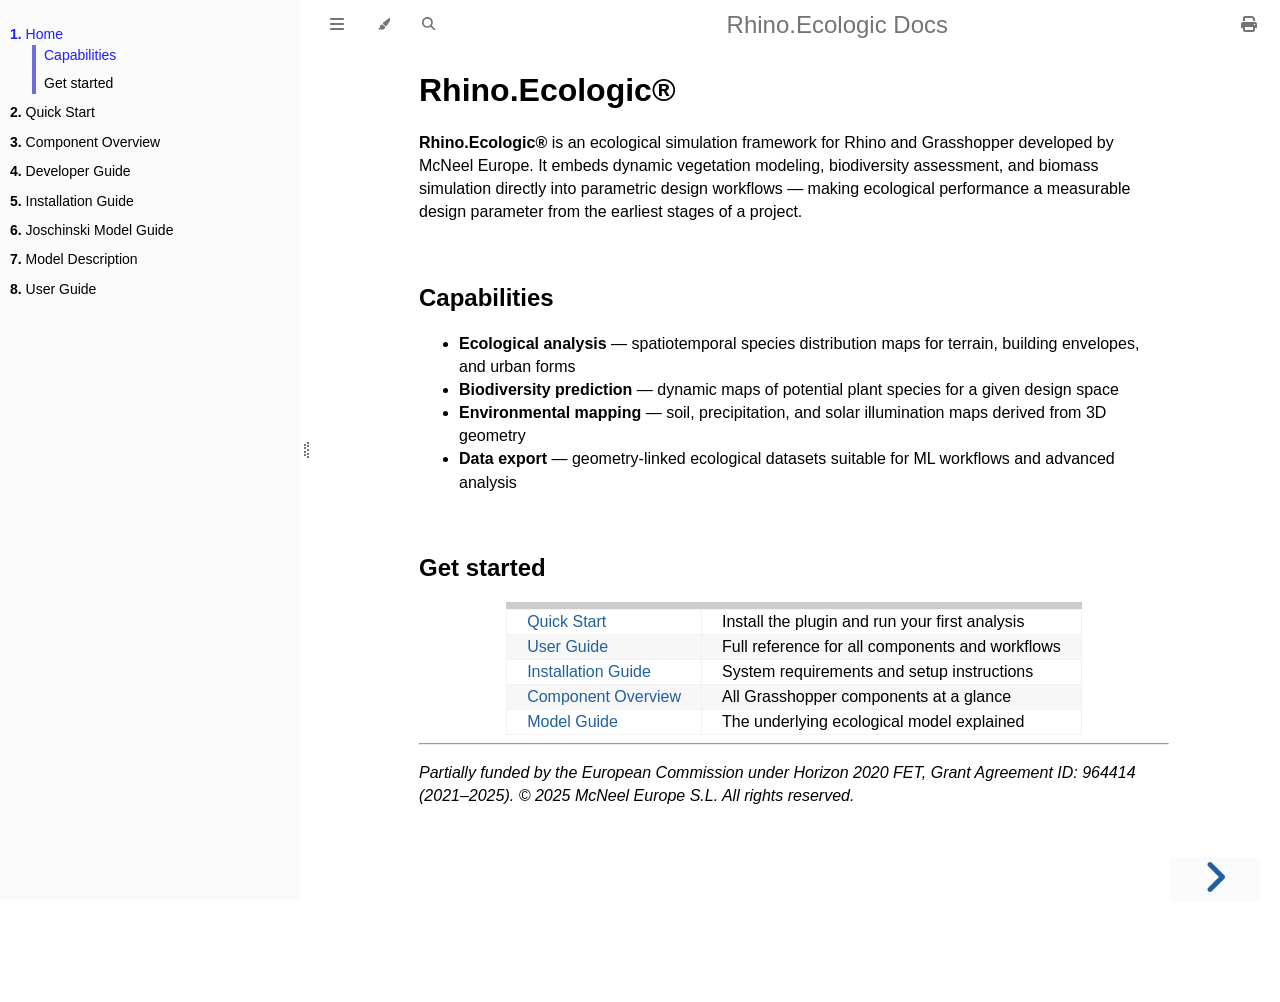
==== book/index.html @ 0e4b0e17 "adds book files" ====
<!DOCTYPE HTML>
<html lang="en" class="light sidebar-visible" dir="ltr">
    <head>
        <!-- Book generated using mdBook -->
        <meta charset="UTF-8">
        <title>Home - Rhino.Ecologic Docs</title>


        <!-- Custom HTML head -->

        <meta name="description" content="">
        <meta name="viewport" content="width=device-width, initial-scale=1">
        <meta name="theme-color" content="#ffffff">

        <link rel="icon" href="favicon-de23e50b.svg">
        <link rel="shortcut icon" href="favicon-8114d1fc.png">
        <link rel="stylesheet" href="css/variables-8adf115d.css">
        <link rel="stylesheet" href="css/general-0392ca55.css">
        <link rel="stylesheet" href="css/chrome-fc474251.css">
        <link rel="stylesheet" href="css/print-9e4910d8.css" media="print">

        <!-- Fonts -->
        <link rel="stylesheet" href="fonts/fonts-9644e21d.css">

        <!-- Highlight.js Stylesheets -->
        <link rel="stylesheet" id="mdbook-highlight-css" href="highlight-493f70e1.css">
        <link rel="stylesheet" id="mdbook-tomorrow-night-css" href="tomorrow-night-4c0ae647.css">
        <link rel="stylesheet" id="mdbook-ayu-highlight-css" href="ayu-highlight-3fdfc3ac.css">

        <!-- Custom theme stylesheets -->


        <!-- Provide site root and default themes to javascript -->
        <script>
            const path_to_root = "";
            const default_light_theme = "light";
            const default_dark_theme = "navy";
            window.path_to_searchindex_js = "searchindex-924627d6.js";
        </script>
        <!-- Start loading toc.js asap -->
        <script src="toc-9b2a4833.js"></script>
    </head>
    <body>
    <div id="mdbook-help-container">
        <div id="mdbook-help-popup">
            <h2 class="mdbook-help-title">Keyboard shortcuts</h2>
            <div>
                <p>Press <kbd>←</kbd> or <kbd>→</kbd> to navigate between chapters</p>
                <p>Press <kbd>S</kbd> or <kbd>/</kbd> to search in the book</p>
                <p>Press <kbd>?</kbd> to show this help</p>
                <p>Press <kbd>Esc</kbd> to hide this help</p>
            </div>
        </div>
    </div>
    <div id="mdbook-body-container">
        <!-- Work around some values being stored in localStorage wrapped in quotes -->
        <script>
            try {
                let theme = localStorage.getItem('mdbook-theme');
                let sidebar = localStorage.getItem('mdbook-sidebar');

                if (theme.startsWith('"') && theme.endsWith('"')) {
                    localStorage.setItem('mdbook-theme', theme.slice(1, theme.length - 1));
                }

                if (sidebar.startsWith('"') && sidebar.endsWith('"')) {
                    localStorage.setItem('mdbook-sidebar', sidebar.slice(1, sidebar.length - 1));
                }
            } catch (e) { }
        </script>

        <!-- Set the theme before any content is loaded, prevents flash -->
        <script>
            const default_theme = window.matchMedia("(prefers-color-scheme: dark)").matches ? default_dark_theme : default_light_theme;
            let theme;
            try { theme = localStorage.getItem('mdbook-theme'); } catch(e) { }
            if (theme === null || theme === undefined) { theme = default_theme; }
            const html = document.documentElement;
            html.classList.remove('light')
            html.classList.add(theme);
            html.classList.add("js");
        </script>

        <input type="checkbox" id="mdbook-sidebar-toggle-anchor" class="hidden">

        <!-- Hide / unhide sidebar before it is displayed -->
        <script>
            let sidebar = null;
            const sidebar_toggle = document.getElementById("mdbook-sidebar-toggle-anchor");
            if (document.body.clientWidth >= 1080) {
                try { sidebar = localStorage.getItem('mdbook-sidebar'); } catch(e) { }
                sidebar = sidebar || 'visible';
            } else {
                sidebar = 'hidden';
                sidebar_toggle.checked = false;
            }
            if (sidebar === 'visible') {
                sidebar_toggle.checked = true;
            } else {
                html.classList.remove('sidebar-visible');
            }
        </script>

        <nav id="mdbook-sidebar" class="sidebar" aria-label="Table of contents">
            <!-- populated by js -->
            <mdbook-sidebar-scrollbox class="sidebar-scrollbox"></mdbook-sidebar-scrollbox>
            <noscript>
                <iframe class="sidebar-iframe-outer" src="toc.html"></iframe>
            </noscript>
            <div id="mdbook-sidebar-resize-handle" class="sidebar-resize-handle">
                <div class="sidebar-resize-indicator"></div>
            </div>
        </nav>

        <div id="mdbook-page-wrapper" class="page-wrapper">

            <div class="page">
                <div id="mdbook-menu-bar-hover-placeholder"></div>
                <div id="mdbook-menu-bar" class="menu-bar sticky">
                    <div class="left-buttons">
                        <label id="mdbook-sidebar-toggle" class="icon-button" for="mdbook-sidebar-toggle-anchor" title="Toggle Table of Contents" aria-label="Toggle Table of Contents" aria-controls="mdbook-sidebar">
                            <span class=fa-svg><svg xmlns="http://www.w3.org/2000/svg" viewBox="0 0 448 512"><!--! Font Awesome Free 6.2.0 by @fontawesome - https://fontawesome.com License - https://fontawesome.com/license/free (Icons: CC BY 4.0, Fonts: SIL OFL 1.1, Code: MIT License) Copyright 2022 Fonticons, Inc. --><path d="M0 96C0 78.3 14.3 64 32 64H416c17.7 0 32 14.3 32 32s-14.3 32-32 32H32C14.3 128 0 113.7 0 96zM0 256c0-17.7 14.3-32 32-32H416c17.7 0 32 14.3 32 32s-14.3 32-32 32H32c-17.7 0-32-14.3-32-32zM448 416c0 17.7-14.3 32-32 32H32c-17.7 0-32-14.3-32-32s14.3-32 32-32H416c17.7 0 32 14.3 32 32z"/></svg></span>
                        </label>
                        <button id="mdbook-theme-toggle" class="icon-button" type="button" title="Change theme" aria-label="Change theme" aria-haspopup="true" aria-expanded="false" aria-controls="mdbook-theme-list">
                            <span class=fa-svg><svg xmlns="http://www.w3.org/2000/svg" viewBox="0 0 576 512"><!--! Font Awesome Free 6.2.0 by @fontawesome - https://fontawesome.com License - https://fontawesome.com/license/free (Icons: CC BY 4.0, Fonts: SIL OFL 1.1, Code: MIT License) Copyright 2022 Fonticons, Inc. --><path d="M371.3 367.1c27.3-3.9 51.9-19.4 67.2-42.9L600.2 74.1c12.6-19.5 9.4-45.3-7.6-61.2S549.7-4.4 531.1 9.6L294.4 187.2c-24 18-38.2 46.1-38.4 76.1L371.3 367.1zm-19.6 25.4l-116-104.4C175.9 290.3 128 339.6 128 400c0 3.9 .2 7.8 .6 11.6c1.8 17.5-10.2 36.4-27.8 36.4H96c-17.7 0-32 14.3-32 32s14.3 32 32 32H240c61.9 0 112-50.1 112-112c0-2.5-.1-5-.2-7.5z"/></svg></span>
                        </button>
                        <ul id="mdbook-theme-list" class="theme-popup" aria-label="Themes" role="menu">
                            <li role="none"><button role="menuitem" class="theme" id="mdbook-theme-default_theme">Auto</button></li>
                            <li role="none"><button role="menuitem" class="theme" id="mdbook-theme-light">Light</button></li>
                            <li role="none"><button role="menuitem" class="theme" id="mdbook-theme-rust">Rust</button></li>
                            <li role="none"><button role="menuitem" class="theme" id="mdbook-theme-coal">Coal</button></li>
                            <li role="none"><button role="menuitem" class="theme" id="mdbook-theme-navy">Navy</button></li>
                            <li role="none"><button role="menuitem" class="theme" id="mdbook-theme-ayu">Ayu</button></li>
                        </ul>
                        <button id="mdbook-search-toggle" class="icon-button" type="button" title="Search (`/`)" aria-label="Toggle Searchbar" aria-expanded="false" aria-keyshortcuts="/ s" aria-controls="mdbook-searchbar">
                            <span class=fa-svg><svg xmlns="http://www.w3.org/2000/svg" viewBox="0 0 512 512"><!--! Font Awesome Free 6.2.0 by @fontawesome - https://fontawesome.com License - https://fontawesome.com/license/free (Icons: CC BY 4.0, Fonts: SIL OFL 1.1, Code: MIT License) Copyright 2022 Fonticons, Inc. --><path d="M416 208c0 45.9-14.9 88.3-40 122.7L502.6 457.4c12.5 12.5 12.5 32.8 0 45.3s-32.8 12.5-45.3 0L330.7 376c-34.4 25.2-76.8 40-122.7 40C93.1 416 0 322.9 0 208S93.1 0 208 0S416 93.1 416 208zM208 352c79.5 0 144-64.5 144-144s-64.5-144-144-144S64 128.5 64 208s64.5 144 144 144z"/></svg></span>
                        </button>
                    </div>

                    <h1 class="menu-title">Rhino.Ecologic Docs</h1>

                    <div class="right-buttons">
                        <a href="print.html" title="Print this book" aria-label="Print this book">
                            <span class=fa-svg id="print-button"><svg xmlns="http://www.w3.org/2000/svg" viewBox="0 0 512 512"><!--! Font Awesome Free 6.2.0 by @fontawesome - https://fontawesome.com License - https://fontawesome.com/license/free (Icons: CC BY 4.0, Fonts: SIL OFL 1.1, Code: MIT License) Copyright 2022 Fonticons, Inc. --><path d="M128 0C92.7 0 64 28.7 64 64v96h64V64H354.7L384 93.3V160h64V93.3c0-17-6.7-33.3-18.7-45.3L400 18.7C388 6.7 371.7 0 354.7 0H128zM384 352v32 64H128V384 368 352H384zm64 32h32c17.7 0 32-14.3 32-32V256c0-35.3-28.7-64-64-64H64c-35.3 0-64 28.7-64 64v96c0 17.7 14.3 32 32 32H64v64c0 35.3 28.7 64 64 64H384c35.3 0 64-28.7 64-64V384zm-16-88c-13.3 0-24-10.7-24-24s10.7-24 24-24s24 10.7 24 24s-10.7 24-24 24z"/></svg></span>
                        </a>

                    </div>
                </div>

                <div id="mdbook-search-wrapper" class="hidden">
                    <form id="mdbook-searchbar-outer" class="searchbar-outer">
                        <div class="search-wrapper">
                            <input type="search" id="mdbook-searchbar" name="searchbar" placeholder="Search this book ..." aria-controls="mdbook-searchresults-outer" aria-describedby="searchresults-header">
                            <div class="spinner-wrapper">
                                <span class=fa-svg id="fa-spin"><svg xmlns="http://www.w3.org/2000/svg" viewBox="0 0 512 512"><!--! Font Awesome Free 6.2.0 by @fontawesome - https://fontawesome.com License - https://fontawesome.com/license/free (Icons: CC BY 4.0, Fonts: SIL OFL 1.1, Code: MIT License) Copyright 2022 Fonticons, Inc. --><path d="M304 48c0-26.5-21.5-48-48-48s-48 21.5-48 48s21.5 48 48 48s48-21.5 48-48zm0 416c0-26.5-21.5-48-48-48s-48 21.5-48 48s21.5 48 48 48s48-21.5 48-48zM48 304c26.5 0 48-21.5 48-48s-21.5-48-48-48s-48 21.5-48 48s21.5 48 48 48zm464-48c0-26.5-21.5-48-48-48s-48 21.5-48 48s21.5 48 48 48s48-21.5 48-48zM142.9 437c18.7-18.7 18.7-49.1 0-67.9s-49.1-18.7-67.9 0s-18.7 49.1 0 67.9s49.1 18.7 67.9 0zm0-294.2c18.7-18.7 18.7-49.1 0-67.9S93.7 56.2 75 75s-18.7 49.1 0 67.9s49.1 18.7 67.9 0zM369.1 437c18.7 18.7 49.1 18.7 67.9 0s18.7-49.1 0-67.9s-49.1-18.7-67.9 0s-18.7 49.1 0 67.9z"/></svg></span>
                            </div>
                        </div>
                    </form>
                    <div id="mdbook-searchresults-outer" class="searchresults-outer hidden">
                        <div id="mdbook-searchresults-header" class="searchresults-header"></div>
                        <ul id="mdbook-searchresults">
                        </ul>
                    </div>
                </div>

                <!-- Apply ARIA attributes after the sidebar and the sidebar toggle button are added to the DOM -->
                <script>
                    document.getElementById('mdbook-sidebar-toggle').setAttribute('aria-expanded', sidebar === 'visible');
                    document.getElementById('mdbook-sidebar').setAttribute('aria-hidden', sidebar !== 'visible');
                    Array.from(document.querySelectorAll('#mdbook-sidebar a')).forEach(function(link) {
                        link.setAttribute('tabIndex', sidebar === 'visible' ? 0 : -1);
                    });
                </script>

                <div id="mdbook-content" class="content">
                    <main>
                        <h1 id="rhinoecologic"><a class="header" href="#rhinoecologic">Rhino.Ecologic®</a></h1>
<p><strong>Rhino.Ecologic®</strong> is an ecological simulation framework for Rhino and Grasshopper developed by McNeel Europe. It embeds dynamic vegetation modeling, biodiversity assessment, and biomass simulation directly into parametric design workflows — making ecological performance a measurable design parameter from the earliest stages of a project.</p>
<h2 id="capabilities"><a class="header" href="#capabilities">Capabilities</a></h2>
<ul>
<li><strong>Ecological analysis</strong> — spatiotemporal species distribution maps for terrain, building envelopes, and urban forms</li>
<li><strong>Biodiversity prediction</strong> — dynamic maps of potential plant species for a given design space</li>
<li><strong>Environmental mapping</strong> — soil, precipitation, and solar illumination maps derived from 3D geometry</li>
<li><strong>Data export</strong> — geometry-linked ecological datasets suitable for ML workflows and advanced analysis</li>
</ul>
<h2 id="get-started"><a class="header" href="#get-started">Get started</a></h2>
<div class="table-wrapper">
<table>
<thead>
<tr><th></th><th></th></tr>
</thead>
<tbody>
<tr><td><a href="Quick_start.html">Quick Start</a></td><td>Install the plugin and run your first analysis</td></tr>
<tr><td><a href="User_guide.html">User Guide</a></td><td>Full reference for all components and workflows</td></tr>
<tr><td><a href="Installation_guide.html">Installation Guide</a></td><td>System requirements and setup instructions</td></tr>
<tr><td><a href="GH_component_overview.html">Component Overview</a></td><td>All Grasshopper components at a glance</td></tr>
<tr><td><a href="Joschinski_model_guide.html">Model Guide</a></td><td>The underlying ecological model explained</td></tr>
</tbody>
</table>
</div>
<hr>
<p><em>Partially funded by the European Commission under Horizon 2020 FET, Grant Agreement ID: 964414 (2021–2025).</em>
<em>© 2025 McNeel Europe S.L. All rights reserved.</em></p>

                    </main>

                    <nav class="nav-wrapper" aria-label="Page navigation">
                        <!-- Mobile navigation buttons -->

                            <a rel="next prefetch" href="Quick_start.html" class="mobile-nav-chapters next" title="Next chapter" aria-label="Next chapter" aria-keyshortcuts="Right">
                                <span class=fa-svg><svg xmlns="http://www.w3.org/2000/svg" viewBox="0 0 320 512"><!--! Font Awesome Free 6.2.0 by @fontawesome - https://fontawesome.com License - https://fontawesome.com/license/free (Icons: CC BY 4.0, Fonts: SIL OFL 1.1, Code: MIT License) Copyright 2022 Fonticons, Inc. --><path d="M278.6 233.4c12.5 12.5 12.5 32.8 0 45.3l-160 160c-12.5 12.5-32.8 12.5-45.3 0s-12.5-32.8 0-45.3L210.7 256 73.4 118.6c-12.5-12.5-12.5-32.8 0-45.3s32.8-12.5 45.3 0l160 160z"/></svg></span>
                            </a>

                        <div style="clear: both"></div>
                    </nav>
                </div>
            </div>

            <nav class="nav-wide-wrapper" aria-label="Page navigation">

                    <a rel="next prefetch" href="Quick_start.html" class="nav-chapters next" title="Next chapter" aria-label="Next chapter" aria-keyshortcuts="Right">
                        <span class=fa-svg><svg xmlns="http://www.w3.org/2000/svg" viewBox="0 0 320 512"><!--! Font Awesome Free 6.2.0 by @fontawesome - https://fontawesome.com License - https://fontawesome.com/license/free (Icons: CC BY 4.0, Fonts: SIL OFL 1.1, Code: MIT License) Copyright 2022 Fonticons, Inc. --><path d="M278.6 233.4c12.5 12.5 12.5 32.8 0 45.3l-160 160c-12.5 12.5-32.8 12.5-45.3 0s-12.5-32.8 0-45.3L210.7 256 73.4 118.6c-12.5-12.5-12.5-32.8 0-45.3s32.8-12.5 45.3 0l160 160z"/></svg></span>
                    </a>
            </nav>

        </div>

        <template id=fa-eye><span class=fa-svg><svg xmlns="http://www.w3.org/2000/svg" viewBox="0 0 576 512"><!--! Font Awesome Free 6.2.0 by @fontawesome - https://fontawesome.com License - https://fontawesome.com/license/free (Icons: CC BY 4.0, Fonts: SIL OFL 1.1, Code: MIT License) Copyright 2022 Fonticons, Inc. --><path d="M288 32c-80.8 0-145.5 36.8-192.6 80.6C48.6 156 17.3 208 2.5 243.7c-3.3 7.9-3.3 16.7 0 24.6C17.3 304 48.6 356 95.4 399.4C142.5 443.2 207.2 480 288 480s145.5-36.8 192.6-80.6c46.8-43.5 78.1-95.4 93-131.1c3.3-7.9 3.3-16.7 0-24.6c-14.9-35.7-46.2-87.7-93-131.1C433.5 68.8 368.8 32 288 32zM432 256c0 79.5-64.5 144-144 144s-144-64.5-144-144s64.5-144 144-144s144 64.5 144 144zM288 192c0 35.3-28.7 64-64 64c-11.5 0-22.3-3-31.6-8.4c-.2 2.8-.4 5.5-.4 8.4c0 53 43 96 96 96s96-43 96-96s-43-96-96-96c-2.8 0-5.6 .1-8.4 .4c5.3 9.3 8.4 20.1 8.4 31.6z"/></svg></span></template>
        <template id=fa-eye-slash><span class=fa-svg><svg xmlns="http://www.w3.org/2000/svg" viewBox="0 0 640 512"><!--! Font Awesome Free 6.2.0 by @fontawesome - https://fontawesome.com License - https://fontawesome.com/license/free (Icons: CC BY 4.0, Fonts: SIL OFL 1.1, Code: MIT License) Copyright 2022 Fonticons, Inc. --><path d="M38.8 5.1C28.4-3.1 13.3-1.2 5.1 9.2S-1.2 34.7 9.2 42.9l592 464c10.4 8.2 25.5 6.3 33.7-4.1s6.3-25.5-4.1-33.7L525.6 386.7c39.6-40.6 66.4-86.1 79.9-118.4c3.3-7.9 3.3-16.7 0-24.6c-14.9-35.7-46.2-87.7-93-131.1C465.5 68.8 400.8 32 320 32c-68.2 0-125 26.3-169.3 60.8L38.8 5.1zM223.1 149.5C248.6 126.2 282.7 112 320 112c79.5 0 144 64.5 144 144c0 24.9-6.3 48.3-17.4 68.7L408 294.5c5.2-11.8 8-24.8 8-38.5c0-53-43-96-96-96c-2.8 0-5.6 .1-8.4 .4c5.3 9.3 8.4 20.1 8.4 31.6c0 10.2-2.4 19.8-6.6 28.3l-90.3-70.8zm223.1 298L373 389.9c-16.4 6.5-34.3 10.1-53 10.1c-79.5 0-144-64.5-144-144c0-6.9 .5-13.6 1.4-20.2L83.1 161.5C60.3 191.2 44 220.8 34.5 243.7c-3.3 7.9-3.3 16.7 0 24.6c14.9 35.7 46.2 87.7 93 131.1C174.5 443.2 239.2 480 320 480c47.8 0 89.9-12.9 126.2-32.5z"/></svg></span></template>
        <template id=fa-copy><span class=fa-svg><svg xmlns="http://www.w3.org/2000/svg" viewBox="0 0 512 512"><!--! Font Awesome Free 6.2.0 by @fontawesome - https://fontawesome.com License - https://fontawesome.com/license/free (Icons: CC BY 4.0, Fonts: SIL OFL 1.1, Code: MIT License) Copyright 2022 Fonticons, Inc. --><path d="M502.6 70.63l-61.25-61.25C435.4 3.371 427.2 0 418.7 0H255.1c-35.35 0-64 28.66-64 64l.0195 256C192 355.4 220.7 384 256 384h192c35.2 0 64-28.8 64-64V93.25C512 84.77 508.6 76.63 502.6 70.63zM464 320c0 8.836-7.164 16-16 16H255.1c-8.838 0-16-7.164-16-16L239.1 64.13c0-8.836 7.164-16 16-16h128L384 96c0 17.67 14.33 32 32 32h47.1V320zM272 448c0 8.836-7.164 16-16 16H63.1c-8.838 0-16-7.164-16-16L47.98 192.1c0-8.836 7.164-16 16-16H160V128H63.99c-35.35 0-64 28.65-64 64l.0098 256C.002 483.3 28.66 512 64 512h192c35.2 0 64-28.8 64-64v-32h-47.1L272 448z"/></svg></span></template>
        <template id=fa-play><span class=fa-svg><svg xmlns="http://www.w3.org/2000/svg" viewBox="0 0 384 512"><!--! Font Awesome Free 6.2.0 by @fontawesome - https://fontawesome.com License - https://fontawesome.com/license/free (Icons: CC BY 4.0, Fonts: SIL OFL 1.1, Code: MIT License) Copyright 2022 Fonticons, Inc. --><path d="M73 39c-14.8-9.1-33.4-9.4-48.5-.9S0 62.6 0 80V432c0 17.4 9.4 33.4 24.5 41.9s33.7 8.1 48.5-.9L361 297c14.3-8.7 23-24.2 23-41s-8.7-32.2-23-41L73 39z"/></svg></span></template>
        <template id=fa-clock-rotate-left><span class=fa-svg><svg xmlns="http://www.w3.org/2000/svg" viewBox="0 0 512 512"><!--! Font Awesome Free 6.2.0 by @fontawesome - https://fontawesome.com License - https://fontawesome.com/license/free (Icons: CC BY 4.0, Fonts: SIL OFL 1.1, Code: MIT License) Copyright 2022 Fonticons, Inc. --><path d="M75 75L41 41C25.9 25.9 0 36.6 0 57.9V168c0 13.3 10.7 24 24 24H134.1c21.4 0 32.1-25.9 17-41l-30.8-30.8C155 85.5 203 64 256 64c106 0 192 86 192 192s-86 192-192 192c-40.8 0-78.6-12.7-109.7-34.4c-14.5-10.1-34.4-6.6-44.6 7.9s-6.6 34.4 7.9 44.6C151.2 495 201.7 512 256 512c141.4 0 256-114.6 256-256S397.4 0 256 0C185.3 0 121.3 28.7 75 75zm181 53c-13.3 0-24 10.7-24 24V256c0 6.4 2.5 12.5 7 17l72 72c9.4 9.4 24.6 9.4 33.9 0s9.4-24.6 0-33.9l-65-65V152c0-13.3-10.7-24-24-24z"/></svg></span></template>

        <!-- Livereload script (if served using the cli tool) -->
        <script>
            const wsProtocol = location.protocol === 'https:' ? 'wss:' : 'ws:';
            const wsAddress = wsProtocol + "//" + location.host + "/" + "__livereload";
            const socket = new WebSocket(wsAddress);
            socket.onmessage = function (event) {
                if (event.data === "reload") {
                    socket.close();
                    location.reload();
                }
            };

            window.onbeforeunload = function() {
                socket.close();
            }
        </script>


        <script>
            window.playground_copyable = true;
        </script>


        <script src="elasticlunr-ef4e11c1.min.js"></script>
        <script src="mark-09e88c2c.min.js"></script>
        <script src="searcher-09f2665d.js"></script>

        <script src="clipboard-1626706a.min.js"></script>
        <script src="highlight-abc7f01d.js"></script>
        <script src="book-c22b7243.js"></script>

        <!-- Custom JS scripts -->



    </div>
    </body>
</html>
---- book/css/variables-8adf115d.css ----
/* Globals */

:root {
    --sidebar-target-width: 300px;
    --sidebar-width: min(var(--sidebar-target-width), 80vw);
    --sidebar-resize-indicator-width: 8px;
    --sidebar-resize-indicator-space: 2px;
    --page-padding: 15px;
    --content-max-width: 750px;
    --menu-bar-height: 50px;
    --mono-font: "Source Code Pro", Consolas, "Ubuntu Mono", Menlo, "DejaVu Sans Mono", monospace, monospace;
    --code-font-size: 0.875em; /* please adjust the ace font size accordingly in editor.js */
    --searchbar-margin-block-start: 5px;
}

/* Themes */

.ayu {
    --bg: hsl(210, 25%, 8%);
    --fg: #c5c5c5;

    --sidebar-bg: #14191f;
    --sidebar-fg: #c8c9db;
    --sidebar-non-existant: #5c6773;
    --sidebar-active: #ffb454;
    --sidebar-spacer: #2d334f;

    --scrollbar: var(--sidebar-fg);

    --icons: #737480;
    --icons-hover: #b7b9cc;

    --links: #0096cf;

    --inline-code-color: #ffb454;

    --theme-popup-bg: #14191f;
    --theme-popup-border: #5c6773;
    --theme-hover: #191f26;

    --quote-bg: hsl(226, 15%, 17%);
    --quote-border: hsl(226, 15%, 22%);

    --warning-border: #ff8e00;

    --table-border-color: hsl(210, 25%, 13%);
    --table-header-bg: hsl(210, 25%, 28%);
    --table-alternate-bg: hsl(210, 25%, 11%);

    --searchbar-border-color: #848484;
    --searchbar-bg: #424242;
    --searchbar-fg: #fff;
    --searchbar-shadow-color: #d4c89f;
    --searchresults-header-fg: #666;
    --searchresults-border-color: #888;
    --searchresults-li-bg: #252932;
    --search-mark-bg: #e3b171;

    --color-scheme: dark;

    /* Same as `--icons` */
    --copy-button-filter: invert(45%) sepia(6%) saturate(621%) hue-rotate(198deg) brightness(99%) contrast(85%);
    /* Same as `--sidebar-active` */
    --copy-button-filter-hover: invert(68%) sepia(55%) saturate(531%) hue-rotate(341deg) brightness(104%) contrast(101%);

    --footnote-highlight: #2668a6;

    --overlay-bg: rgba(33, 40, 48, 0.4);

    --blockquote-note-color: #74b9ff;
    --blockquote-tip-color: #09ca09;
    --blockquote-important-color: #d3abff;
    --blockquote-warning-color: #f0b72f;
    --blockquote-caution-color: #f21424;

    --sidebar-header-border-color: #c18639;
}

.coal {
    --bg: hsl(200, 7%, 8%);
    --fg: #98a3ad;

    --sidebar-bg: #292c2f;
    --sidebar-fg: #a1adb8;
    --sidebar-non-existant: #505254;
    --sidebar-active: #3473ad;
    --sidebar-spacer: #393939;

    --scrollbar: var(--sidebar-fg);

    --icons: #43484d;
    --icons-hover: #b3c0cc;

    --links: #2b79a2;

    --inline-code-color: #c5c8c6;

    --theme-popup-bg: #141617;
    --theme-popup-border: #43484d;
    --theme-hover: #1f2124;

    --quote-bg: hsl(234, 21%, 18%);
    --quote-border: hsl(234, 21%, 23%);

    --warning-border: #ff8e00;

    --table-border-color: hsl(200, 7%, 13%);
    --table-header-bg: hsl(200, 7%, 28%);
    --table-alternate-bg: hsl(200, 7%, 11%);

    --searchbar-border-color: #aaa;
    --searchbar-bg: #b7b7b7;
    --searchbar-fg: #000;
    --searchbar-shadow-color: #aaa;
    --searchresults-header-fg: #666;
    --searchresults-border-color: #98a3ad;
    --searchresults-li-bg: #2b2b2f;
    --search-mark-bg: #355c7d;

    --color-scheme: dark;

    /* Same as `--icons` */
    --copy-button-filter: invert(26%) sepia(8%) saturate(575%) hue-rotate(169deg) brightness(87%) contrast(82%);
    /* Same as `--sidebar-active` */
    --copy-button-filter-hover: invert(36%) sepia(70%) saturate(503%) hue-rotate(167deg) brightness(98%) contrast(89%);

    --footnote-highlight: #4079ae;

    --overlay-bg: rgba(33, 40, 48, 0.4);

    --blockquote-note-color: #4493f8;
    --blockquote-tip-color: #08ae08;
    --blockquote-important-color: #ab7df8;
    --blockquote-warning-color: #d29922;
    --blockquote-caution-color: #d91b29;

    --sidebar-header-border-color: #3473ad;
}

.light, html:not(.js) {
    --bg: hsl(0, 0%, 100%);
    --fg: hsl(0, 0%, 0%);

    --sidebar-bg: #fafafa;
    --sidebar-fg: hsl(0, 0%, 0%);
    --sidebar-non-existant: #aaaaaa;
    --sidebar-active: #1f1fff;
    --sidebar-spacer: #f4f4f4;

    --scrollbar: #8F8F8F;

    --icons: #747474;
    --icons-hover: #000000;

    --links: #20609f;

    --inline-code-color: #301900;

    --theme-popup-bg: #fafafa;
    --theme-popup-border: #cccccc;
    --theme-hover: #e6e6e6;

    --quote-bg: hsl(197, 37%, 96%);
    --quote-border: hsl(197, 37%, 91%);

    --warning-border: #ff8e00;

    --table-border-color: hsl(0, 0%, 95%);
    --table-header-bg: hsl(0, 0%, 80%);
    --table-alternate-bg: hsl(0, 0%, 97%);

    --searchbar-border-color: #aaa;
    --searchbar-bg: #fafafa;
    --searchbar-fg: #000;
    --searchbar-shadow-color: #aaa;
    --searchresults-header-fg: #666;
    --searchresults-border-color: #888;
    --searchresults-li-bg: #e4f2fe;
    --search-mark-bg: #a2cff5;

    --color-scheme: light;

    /* Same as `--icons` */
    --copy-button-filter: invert(45.49%);
    /* Same as `--sidebar-active` */
    --copy-button-filter-hover: invert(14%) sepia(93%) saturate(4250%) hue-rotate(243deg) brightness(99%) contrast(130%);

    --footnote-highlight: #7e7eff;

    --overlay-bg: rgba(200, 200, 205, 0.4);

    --blockquote-note-color: #0969da;
    --blockquote-tip-color: #008000;
    --blockquote-important-color: #8250df;
    --blockquote-warning-color: #9a6700;
    --blockquote-caution-color: #b52731;

    --sidebar-header-border-color: #6e6edb;
}

.navy {
    --bg: hsl(226, 23%, 11%);
    --fg: #bcbdd0;

    --sidebar-bg: #282d3f;
    --sidebar-fg: #c8c9db;
    --sidebar-non-existant: #505274;
    --sidebar-active: #2b79a2;
    --sidebar-spacer: #2d334f;

    --scrollbar: var(--sidebar-fg);

    --icons: #737480;
    --icons-hover: #b7b9cc;

    --links: #2b79a2;

    --inline-code-color: #c5c8c6;

    --theme-popup-bg: #161923;
    --theme-popup-border: #737480;
    --theme-hover: #282e40;

    --quote-bg: hsl(226, 15%, 17%);
    --quote-border: hsl(226, 15%, 22%);

    --warning-border: #ff8e00;

    --table-border-color: hsl(226, 23%, 16%);
    --table-header-bg: hsl(226, 23%, 31%);
    --table-alternate-bg: hsl(226, 23%, 14%);

    --searchbar-border-color: #aaa;
    --searchbar-bg: #aeaec6;
    --searchbar-fg: #000;
    --searchbar-shadow-color: #aaa;
    --searchresults-header-fg: #5f5f71;
    --searchresults-border-color: #5c5c68;
    --searchresults-li-bg: #242430;
    --search-mark-bg: #a2cff5;

    --color-scheme: dark;

    /* Same as `--icons` */
    --copy-button-filter: invert(51%) sepia(10%) saturate(393%) hue-rotate(198deg) brightness(86%) contrast(87%);
    /* Same as `--sidebar-active` */
    --copy-button-filter-hover: invert(46%) sepia(20%) saturate(1537%) hue-rotate(156deg) brightness(85%) contrast(90%);

    --footnote-highlight: #4079ae;

    --overlay-bg: rgba(33, 40, 48, 0.4);

    --blockquote-note-color: #4493f8;
    --blockquote-tip-color: #09ca09;
    --blockquote-important-color: #ab7df8;
    --blockquote-warning-color: #d29922;
    --blockquote-caution-color: #f21424;

    --sidebar-header-border-color: #2f6ab5;
}

.rust {
    --bg: hsl(60, 9%, 87%);
    --fg: #262625;

    --sidebar-bg: #3b2e2a;
    --sidebar-fg: #c8c9db;
    --sidebar-non-existant: #505254;
    --sidebar-active: #e69f67;
    --sidebar-spacer: #45373a;

    --scrollbar: var(--sidebar-fg);

    --icons: #737480;
    --icons-hover: #262625;

    --links: #2b79a2;

    --inline-code-color: #6e6b5e;

    --theme-popup-bg: #e1e1db;
    --theme-popup-border: #b38f6b;
    --theme-hover: #99908a;

    --quote-bg: hsl(60, 5%, 75%);
    --quote-border: hsl(60, 5%, 70%);

    --warning-border: #ff8e00;

    --table-border-color: hsl(60, 9%, 82%);
    --table-header-bg: #b3a497;
    --table-alternate-bg: hsl(60, 9%, 84%);

    --searchbar-border-color: #aaa;
    --searchbar-bg: #fafafa;
    --searchbar-fg: #000;
    --searchbar-shadow-color: #aaa;
    --searchresults-header-fg: #666;
    --searchresults-border-color: #888;
    --searchresults-li-bg: #dec2a2;
    --search-mark-bg: #e69f67;

    /* Same as `--icons` */
    --copy-button-filter: invert(51%) sepia(10%) saturate(393%) hue-rotate(198deg) brightness(86%) contrast(87%);
    /* Same as `--sidebar-active` */
    --copy-button-filter-hover: invert(77%) sepia(16%) saturate(1798%) hue-rotate(328deg) brightness(98%) contrast(83%);

    --footnote-highlight: #d3a17a;

    --overlay-bg: rgba(150, 150, 150, 0.25);

    --blockquote-note-color: #023b95;
    --blockquote-tip-color: #007700;
    --blockquote-important-color: #8250df;
    --blockquote-warning-color: #603700;
    --blockquote-caution-color: #aa1721;

    --sidebar-header-border-color: #8c391f;
}

@media (prefers-color-scheme: dark) {
    html:not(.js) {
        --bg: hsl(200, 7%, 8%);
        --fg: #98a3ad;

        --sidebar-bg: #292c2f;
        --sidebar-fg: #a1adb8;
        --sidebar-non-existant: #505254;
        --sidebar-active: #3473ad;
        --sidebar-spacer: #393939;

        --scrollbar: var(--sidebar-fg);

        --icons: #43484d;
        --icons-hover: #b3c0cc;

        --links: #2b79a2;

        --inline-code-color: #c5c8c6;

        --theme-popup-bg: #141617;
        --theme-popup-border: #43484d;
        --theme-hover: #1f2124;

        --quote-bg: hsl(234, 21%, 18%);
        --quote-border: hsl(234, 21%, 23%);

        --warning-border: #ff8e00;

        --table-border-color: hsl(200, 7%, 13%);
        --table-header-bg: hsl(200, 7%, 28%);
        --table-alternate-bg: hsl(200, 7%, 11%);

        --searchbar-border-color: #aaa;
        --searchbar-bg: #b7b7b7;
        --searchbar-fg: #000;
        --searchbar-shadow-color: #aaa;
        --searchresults-header-fg: #666;
        --searchresults-border-color: #98a3ad;
        --searchresults-li-bg: #2b2b2f;
        --search-mark-bg: #355c7d;

        --color-scheme: dark;

        /* Same as `--icons` */
        --copy-button-filter: invert(26%) sepia(8%) saturate(575%) hue-rotate(169deg) brightness(87%) contrast(82%);
        /* Same as `--sidebar-active` */
        --copy-button-filter-hover: invert(36%) sepia(70%) saturate(503%) hue-rotate(167deg) brightness(98%) contrast(89%);

        --footnote-highlight: #4079ae;

        --overlay-bg: rgba(33, 40, 48, 0.4);

        --blockquote-note-color: #4493f8;
        --blockquote-tip-color: #08ae08;
        --blockquote-important-color: #ab7df8;
        --blockquote-warning-color: #d29922;
        --blockquote-caution-color: #d91b29;

        --sidebar-header-border-color: #3473ad;
    }
}
---- book/css/general-0392ca55.css ----
/* Base styles and content styles */

:root {
    /* Browser default font-size is 16px, this way 1 rem = 10px */
    font-size: 62.5%;
    color-scheme: var(--color-scheme);
}

html {
    font-family: "Open Sans", sans-serif;
    color: var(--fg);
    background-color: var(--bg);
    text-size-adjust: none;
    -webkit-text-size-adjust: none;
}

body {
    margin: 0;
    font-size: 1.6rem;
    overflow-x: hidden;
}

code {
    font-family: var(--mono-font) !important;
    font-size: var(--code-font-size);
    direction: ltr !important;
}

/* make long words/inline code not x overflow */
main {
    overflow-wrap: break-word;
}

/* make wide tables scroll if they overflow */
.table-wrapper {
    overflow-x: auto;
}

/* Don't change font size in headers. */
h1 code, h2 code, h3 code, h4 code, h5 code, h6 code {
    font-size: unset;
}

.left { float: left; }
.right { float: right; }
.boring { opacity: 0.6; }
.hide-boring .boring { display: none; }
.hidden { display: none !important; }

h2, h3 { margin-block-start: 2.5em; }
h4, h5 { margin-block-start: 2em; }

.header + .header h3,
.header + .header h4,
.header + .header h5 {
    margin-block-start: 1em;
}

h1:target::before,
h2:target::before,
h3:target::before,
h4:target::before,
h5:target::before,
h6:target::before,
dt:target::before {
    display: inline-block;
    content: "»";
    margin-inline-start: -30px;
    width: 30px;
}

/* This is broken on Safari as of version 14, but is fixed
   in Safari Technology Preview 117 which I think will be Safari 14.2.
   https://bugs.webkit.org/show_bug.cgi?id=218076
*/
:target {
    /* Safari does not support logical properties */
    scroll-margin-top: calc(var(--menu-bar-height) + 0.5em);
}

.page {
    outline: 0;
    padding: 0 var(--page-padding);
    margin-block-start: calc(0px - var(--menu-bar-height)); /* Compensate for the #mdbook-menu-bar-hover-placeholder */
}
.page-wrapper {
    box-sizing: border-box;
    background-color: var(--bg);
}
html:not(.js) .page-wrapper,
.js:not(.sidebar-resizing) .page-wrapper {
    transition: margin-left 0.3s ease, transform 0.3s ease; /* Animation: slide away */
}
[dir=rtl]:not(.js) .page-wrapper,
[dir=rtl].js:not(.sidebar-resizing) .page-wrapper {
    transition: margin-right 0.3s ease, transform 0.3s ease; /* Animation: slide away */
}

.content {
    overflow-y: auto;
    padding: 0 5px 50px 5px;
}
.content main {
    margin-inline-start: auto;
    margin-inline-end: auto;
    max-width: var(--content-max-width);
}
.content p { line-height: 1.45em; }
.content ol { line-height: 1.45em; }
.content ul { line-height: 1.45em; }
.content a { text-decoration: none; }
.content a:hover { text-decoration: underline; }
.content img, .content video { max-width: 100%; }
.content .header:link,
.content .header:visited {
    color: var(--fg);
}
.content .header:link,
.content .header:visited:hover {
    text-decoration: none;
}

table {
    margin: 0 auto;
    border-collapse: collapse;
}
table td {
    padding: 3px 20px;
    border: 1px var(--table-border-color) solid;
}
table thead {
    background: var(--table-header-bg);
}
table thead td {
    font-weight: 700;
    border: none;
}
table thead th {
    padding: 3px 20px;
}
table thead tr {
    border: 1px var(--table-header-bg) solid;
}
/* Alternate background colors for rows */
table tbody tr:nth-child(2n) {
    background: var(--table-alternate-bg);
}


blockquote {
    margin: 20px 0;
    padding: 0 20px;
    color: var(--fg);
    background-color: var(--quote-bg);
    border-block-start: .1em solid var(--quote-border);
    border-block-end: .1em solid var(--quote-border);
}

/* TODO: Remove .warning in a future version of mdbook, it is replaced by
blockquote tags. */
.warning {
    margin: 20px;
    padding: 0 20px;
    border-inline-start: 2px solid var(--warning-border);
}

.warning:before {
    position: absolute;
    width: 3rem;
    height: 3rem;
    margin-inline-start: calc(-1.5rem - 21px);
    content: "ⓘ";
    text-align: center;
    background-color: var(--bg);
    color: var(--warning-border);
    font-weight: bold;
    font-size: 2rem;
}

blockquote .warning:before {
    background-color: var(--quote-bg);
}

kbd {
    background-color: var(--table-border-color);
    border-radius: 4px;
    border: solid 1px var(--theme-popup-border);
    box-shadow: inset 0 -1px 0 var(--theme-hover);
    display: inline-block;
    font-size: var(--code-font-size);
    font-family: var(--mono-font);
    line-height: 10px;
    padding: 4px 5px;
    vertical-align: middle;
}

sup {
    /* Set the line-height for superscript and footnote references so that there
       isn't an awkward space appearing above lines that contain the footnote.

       See https://github.com/rust-lang/mdBook/pull/2443#discussion_r1813773583
       for an explanation.
    */
    line-height: 0;
}

.footnote-definition {
    font-size: 0.9em;
}
/* The default spacing for a list is a little too large. */
.footnote-definition ul,
.footnote-definition ol {
    padding-left: 20px;
}
.footnote-definition > li {
    /* Required to position the ::before target */
    position: relative;
}
.footnote-definition > li:target {
    scroll-margin-top: 50vh;
}
.footnote-reference:target {
    scroll-margin-top: 50vh;
}
/* Draws a border around the footnote (including the marker) when it is selected.
   TODO: If there are multiple linkbacks, highlight which one you just came
   from so you know which one to click.
*/
.footnote-definition > li:target::before {
    border: 2px solid var(--footnote-highlight);
    border-radius: 6px;
    position: absolute;
    top: -8px;
    right: -8px;
    bottom: -8px;
    left: -32px;
    pointer-events: none;
    content: "";
}
/* Pulses the footnote reference so you can quickly see where you left off reading.
   This could use some improvement.
*/
@media not (prefers-reduced-motion) {
    .footnote-reference:target  {
        animation: fn-highlight 0.8s;
        border-radius: 2px;
    }

    @keyframes fn-highlight {
        from {
            background-color: var(--footnote-highlight);
        }
    }
}

.tooltiptext {
    position: absolute;
    visibility: hidden;
    color: #fff;
    background-color: #333;
    transform: translateX(-50%); /* Center by moving tooltip 50% of its width left */
    left: -8px; /* Half of the width of the icon */
    top: -35px;
    font-size: 0.8em;
    text-align: center;
    border-radius: 6px;
    padding: 5px 8px;
    margin: 5px;
    z-index: 1000;
}
.tooltipped .tooltiptext {
    visibility: visible;
}

.chapter li.part-title {
    color: var(--sidebar-fg);
    margin: 5px 0px;
    font-weight: bold;
}

.result-no-output {
    font-style: italic;
}

.fa-svg svg {
    width: 1em;
    height: 1em;
    fill: currentColor;
    margin-bottom: -0.1em;
}

dt {
    font-weight: bold;
    margin-top: 0.5em;
    margin-bottom: 0.1em;
}

/* This uses a CSS counter to add numbers to definitions, but only if there is
 more than one definition. */
dl, dt {
    counter-reset: dd-counter;
}

/* When there is more than one definition, increment the counter. The first
selector selects the first definition, and the second one selects definitions
2 and beyond.*/
dd:has(+ dd), dd + dd {
    counter-increment: dd-counter;
    /* Use flex display to help with positioning the numbers when there is a p
    tag inside the definition. */
    display: flex;
    align-items: flex-start;
}

/* Shows the counter for definitions. The first selector selects the first
definition, and the second one selections definitions 2 and beyond.*/
dd:has(+ dd)::before, dd + dd::before  {
    content: counter(dd-counter) ". ";
    font-weight: 600;
    display: inline-block;
    margin-right: 0.5em;
}

dd > p {
    /* For loose definitions that have a p tag inside, don't add a bunch of
    space before the definition. */
    margin-top: 0;
}

/* Remove some excess space from the bottom. */
.blockquote-tag p:last-child {
    margin-bottom: 2px;
}

.blockquote-tag {
    /* Add some padding to make the vertical bar a little taller than the text.*/
    padding: 2px 0px 2px 20px;
    /* Add a solid color bar on the left side. */
    border-inline-start-style: solid;
    border-inline-start-width: 4px;
    /* Disable the background color from normal blockquotes . */
    background-color: inherit;
    /* Disable border blocks from blockquotes. */
    border-block-start: none;
    border-block-end: none;
}

.blockquote-tag-title svg {
    fill: currentColor;
    /* Add space between the icon and the title. */
    margin-right: 8px;
}

.blockquote-tag-note {
    border-inline-start-color: var(--blockquote-note-color);
}

.blockquote-tag-tip {
    border-inline-start-color: var(--blockquote-tip-color);
}

.blockquote-tag-important {
    border-inline-start-color: var(--blockquote-important-color);
}

.blockquote-tag-warning {
    border-inline-start-color: var(--blockquote-warning-color);
}

.blockquote-tag-caution {
    border-inline-start-color: var(--blockquote-caution-color);
}

.blockquote-tag-note > .blockquote-tag-title {
    color: var(--blockquote-note-color);
}

.blockquote-tag-tip > .blockquote-tag-title {
    color: var(--blockquote-tip-color);
}

.blockquote-tag-important > .blockquote-tag-title {
    color: var(--blockquote-important-color);
}

.blockquote-tag-warning > .blockquote-tag-title {
    color: var(--blockquote-warning-color);
}

.blockquote-tag-caution > .blockquote-tag-title {
    color: var(--blockquote-caution-color);
}

.blockquote-tag-title {
    /* Slightly increase the weight for more emphasis. */
    font-weight: 600;
    /* Vertically center the icon with the text. */
    display: flex;
    align-items: center;
    /* Remove default large margins for a more compact display. */
    margin: 2px 0 8px 0;
}

.blockquote-tag-title .fa-svg {
    fill: currentColor;
    /* Add some space between the icon and the text. */
    margin-right: 8px;
}
---- book/css/chrome-fc474251.css ----
/* CSS for UI elements (a.k.a. chrome) */

html {
    scrollbar-color: var(--scrollbar) transparent;
}
#mdbook-searchresults a,
.content a:link,
a:visited,
a > .hljs {
    color: var(--links);
}

/*
    mdbook-body-container is necessary because mobile browsers don't seem to like
    overflow-x on the body tag when there is a <meta name="viewport"> tag.
*/
#mdbook-body-container {
    /*
        This is used when the sidebar pushes the body content off the side of
        the screen on small screens. Without it, dragging on mobile Safari
        will want to reposition the viewport in a weird way.
    */
    overflow-x: clip;
}

/* Menu Bar */

#mdbook-menu-bar,
#mdbook-menu-bar-hover-placeholder {
    z-index: 101;
    margin: auto calc(0px - var(--page-padding));
}
#mdbook-menu-bar {
    position: relative;
    display: flex;
    flex-wrap: wrap;
    background-color: var(--bg);
    border-block-end-color: var(--bg);
    border-block-end-width: 1px;
    border-block-end-style: solid;
}
#mdbook-menu-bar.sticky,
#mdbook-menu-bar-hover-placeholder:hover + #mdbook-menu-bar,
#mdbook-menu-bar:hover,
html.sidebar-visible #mdbook-menu-bar {
    position: -webkit-sticky;
    position: sticky;
    top: 0 !important;
}
#mdbook-menu-bar-hover-placeholder {
    position: sticky;
    position: -webkit-sticky;
    top: 0;
    height: var(--menu-bar-height);
}
#mdbook-menu-bar.bordered {
    border-block-end-color: var(--table-border-color);
}
#mdbook-menu-bar .fa-svg, #mdbook-menu-bar .icon-button {
    position: relative;
    padding: 0 8px;
    z-index: 10;
    line-height: var(--menu-bar-height);
    cursor: pointer;
    transition: color 0.5s;
}
@media only screen and (max-width: 420px) {
    #mdbook-menu-bar .fa-svg, #mdbook-menu-bar .icon-button {
        padding: 0 5px;
    }
}

.icon-button {
    border: none;
    background: none;
    padding: 0;
    color: inherit;
}
.icon-button .fa-svg {
    margin: 0;
}

.right-buttons {
    margin: 0 15px;
}
.right-buttons a {
    text-decoration: none;
}

.left-buttons {
    display: flex;
    margin: 0 5px;
}
html:not(.js) .left-buttons button {
    display: none;
}

.menu-title {
    display: inline-block;
    font-weight: 200;
    font-size: 2.4rem;
    line-height: var(--menu-bar-height);
    text-align: center;
    margin: 0;
    flex: 1;
    white-space: nowrap;
    overflow: hidden;
    text-overflow: ellipsis;
}
.menu-title {
    cursor: pointer;
}

.menu-bar,
.menu-bar:visited,
.nav-chapters,
.nav-chapters:visited,
.mobile-nav-chapters,
.mobile-nav-chapters:visited,
.menu-bar .icon-button,
.menu-bar a .fa-svg {
    color: var(--icons);
}

.menu-bar .fa-svg:hover,
.menu-bar .icon-button:hover,
.nav-chapters:hover,
.mobile-nav-chapters .fa-svg:hover {
    color: var(--icons-hover);
}

/* Nav Icons */

.nav-chapters {
    font-size: 2.5em;
    text-align: center;
    text-decoration: none;

    position: fixed;
    top: 0;
    bottom: 0;
    margin: 0;
    max-width: 150px;
    min-width: 90px;

    display: flex;
    justify-content: center;
    align-content: center;
    flex-direction: column;

    transition: color 0.5s, background-color 0.5s;
}

.nav-chapters:hover {
    text-decoration: none;
    background-color: var(--theme-hover);
    transition: background-color 0.15s, color 0.15s;
}

.nav-wrapper {
    margin-block-start: 50px;
    display: none;
}

.mobile-nav-chapters {
    font-size: 2.5em;
    text-align: center;
    text-decoration: none;
    width: 90px;
    border-radius: 5px;
    background-color: var(--sidebar-bg);
}

/* Only Firefox supports flow-relative values */
.previous { float: left; }
[dir=rtl] .previous { float: right; }

/* Only Firefox supports flow-relative values */
.next {
    float: right;
    right: var(--page-padding);
}
[dir=rtl] .next {
    float: left;
    right: unset;
    left: var(--page-padding);
}

@media only screen and (max-width: 1080px) {
    .nav-wide-wrapper { display: none; }
    .nav-wrapper { display: block; }
}

/* sidebar-visible */
@media only screen and (max-width: 1380px) {
    #mdbook-sidebar-toggle-anchor:checked ~ .page-wrapper .nav-wide-wrapper { display: none; }
    #mdbook-sidebar-toggle-anchor:checked ~ .page-wrapper .nav-wrapper { display: block; }
}

/* Inline code */

:not(pre) > .hljs {
    display: inline;
    padding: 0.1em 0.3em;
    border-radius: 3px;
}

:not(pre):not(a) > .hljs {
    color: var(--inline-code-color);
    overflow-x: initial;
}

a:hover > .hljs {
    text-decoration: underline;
}

pre {
    position: relative;
}
pre > .buttons {
    position: absolute;
    z-index: 100;
    right: 0px;
    top: 2px;
    margin: 0px;
    padding: 2px 0px;

    color: var(--sidebar-fg);
    cursor: pointer;
    visibility: hidden;
    opacity: 0;
    transition: visibility 0.1s linear, opacity 0.1s linear;
}
pre:hover > .buttons {
    visibility: visible;
    opacity: 1
}
pre > .buttons :hover {
    color: var(--sidebar-active);
    border-color: var(--icons-hover);
    background-color: var(--theme-hover);
}
pre > .buttons button {
    cursor: inherit;
    margin: 0px 5px;
    padding: 2px 3px 0px 4px;
    font-size: 23px;

    border-style: solid;
    border-width: 1px;
    border-radius: 4px;
    border-color: var(--icons);
    background-color: var(--theme-popup-bg);
    transition: 100ms;
    transition-property: color,border-color,background-color;
    color: var(--icons);
}

pre > .buttons button.clip-button {
    padding: 2px 4px 0px 6px;
}
pre > .buttons button.clip-button::before {
    /* clipboard image from octicons (https://github.com/primer/octicons/tree/v2.0.0) MIT license
     */
    content: url('data:image/svg+xml,<svg width="21" height="20" viewBox="0 0 24 25" \
xmlns="http://www.w3.org/2000/svg" aria-label="Copy to clipboard">\
<path d="M18 20h2v3c0 1-1 2-2 2H2c-.998 0-2-1-2-2V5c0-.911.755-1.667 1.667-1.667h5A3.323 3.323 0 \
0110 0a3.323 3.323 0 013.333 3.333h5C19.245 3.333 20 4.09 20 5v8.333h-2V9H2v14h16v-3zM3 \
7h14c0-.911-.793-1.667-1.75-1.667H13.5c-.957 0-1.75-.755-1.75-1.666C11.75 2.755 10.957 2 10 \
2s-1.75.755-1.75 1.667c0 .911-.793 1.666-1.75 1.666H4.75C3.793 5.333 3 6.09 3 7z"/>\
<path d="M4 19h6v2H4zM12 11H4v2h8zM4 17h4v-2H4zM15 15v-3l-4.5 4.5L15 21v-3l8.027-.032L23 15z"/>\
</svg>');
    filter: var(--copy-button-filter);
}
pre > .buttons button.clip-button:hover::before {
    filter: var(--copy-button-filter-hover);
}

@media (pointer: coarse) {
    pre > .buttons button {
        /* On mobile, make it easier to tap buttons. */
        padding: 0.3rem 1rem;
    }

    .sidebar-resize-indicator {
        /* Hide resize indicator on devices with limited accuracy */
        display: none;
    }
}
pre > code {
    display: block;
    padding: 1rem;
}

/* FIXME: ACE editors overlap their buttons because ACE does absolute
   positioning within the code block which breaks padding. The only solution I
   can think of is to move the padding to the outer pre tag (or insert a div
   wrapper), but that would require fixing a whole bunch of CSS rules.
*/
.hljs.ace_editor {
  padding: 0rem 0rem;
}

pre > .result {
    margin-block-start: 10px;
}

/* Search */

#mdbook-searchresults a {
    text-decoration: none;
}

mark {
    border-radius: 2px;
    padding-block-start: 0;
    padding-block-end: 1px;
    padding-inline-start: 3px;
    padding-inline-end: 3px;
    margin-block-start: 0;
    margin-block-end: -1px;
    margin-inline-start: -3px;
    margin-inline-end: -3px;
    background-color: var(--search-mark-bg);
    transition: background-color 300ms linear;
    cursor: pointer;
}

mark.fade-out {
    background-color: rgba(0,0,0,0) !important;
    cursor: auto;
}

.searchbar-outer {
    margin-inline-start: auto;
    margin-inline-end: auto;
    max-width: var(--content-max-width);
}

#mdbook-searchbar-outer.searching #mdbook-searchbar {
    padding-right: 30px;
}
#mdbook-searchbar-outer .spinner-wrapper {
    display: none;
}
#mdbook-searchbar-outer.searching .spinner-wrapper {
    display: block;
}

.search-wrapper {
    position: relative;
}

.spinner-wrapper {
    --spinner-margin: 2px;
    position: absolute;
    margin-block-start: calc(var(--searchbar-margin-block-start) + var(--spinner-margin));
    right: var(--spinner-margin);
    top: 0;
    bottom: var(--spinner-margin);
    padding: 6px;
    background-color: var(--bg);
}

#fa-spin {
    animation: rotating 2s linear infinite;
    display: inline-block;
}

@keyframes rotating {
    from {
        transform: rotate(0deg);
    }
    to {
        transform: rotate(360deg);
    }
}

#mdbook-searchbar {
    width: 100%;
    margin-block-start: var(--searchbar-margin-block-start);
    margin-block-end: 0;
    margin-inline-start: auto;
    margin-inline-end: auto;
    padding: 10px 16px;
    transition: box-shadow 300ms ease-in-out;
    border: 1px solid var(--searchbar-border-color);
    border-radius: 3px;
    background-color: var(--searchbar-bg);
    color: var(--searchbar-fg);
}
#mdbook-searchbar:focus,
#mdbook-searchbar.active {
    box-shadow: 0 0 3px var(--searchbar-shadow-color);
}

.searchresults-header {
    font-weight: bold;
    font-size: 1em;
    padding-block-start: 18px;
    padding-block-end: 0;
    padding-inline-start: 5px;
    padding-inline-end: 0;
    color: var(--searchresults-header-fg);
}

.searchresults-outer {
    margin-inline-start: auto;
    margin-inline-end: auto;
    max-width: var(--content-max-width);
    border-block-end: 1px dashed var(--searchresults-border-color);
}

ul#mdbook-searchresults {
    list-style: none;
    padding-inline-start: 20px;
}
ul#mdbook-searchresults li {
    margin: 10px 0px;
    padding: 2px;
    border-radius: 2px;
}
ul#mdbook-searchresults li.focus {
    background-color: var(--searchresults-li-bg);
}
ul#mdbook-searchresults span.teaser {
    display: block;
    clear: both;
    margin-block-start: 5px;
    margin-block-end: 0;
    margin-inline-start: 20px;
    margin-inline-end: 0;
    font-size: 0.8em;
}
ul#mdbook-searchresults span.teaser em {
    font-weight: bold;
    font-style: normal;
}

/* Sidebar */

.sidebar {
    position: fixed;
    left: 0;
    top: 0;
    bottom: 0;
    width: var(--sidebar-width);
    font-size: 0.875em;
    box-sizing: border-box;
    -webkit-overflow-scrolling: touch;
    overscroll-behavior-y: contain;
    background-color: var(--sidebar-bg);
    color: var(--sidebar-fg);
}
.sidebar-iframe-inner {
    --padding: 10px;

    background-color: var(--sidebar-bg);
    padding: var(--padding);
    margin: 0;
    font-size: 1.4rem;
    color: var(--sidebar-fg);
    min-height: calc(100vh - var(--padding) * 2);
}
.sidebar-iframe-outer {
    border: none;
    height: 100%;
    position: absolute;
    top: 0;
    bottom: 0;
    left: 0;
    right: 0;
}
[dir=rtl] .sidebar { left: unset; right: 0; }
.sidebar-resizing {
    -moz-user-select: none;
    -webkit-user-select: none;
    -ms-user-select: none;
    user-select: none;
}
html:not(.sidebar-resizing) .sidebar {
    transition: transform 0.3s; /* Animation: slide away */
}
.sidebar code {
    line-height: 2em;
}
.sidebar .sidebar-scrollbox {
    overflow-y: auto;
    position: absolute;
    top: 0;
    bottom: 0;
    left: 0;
    right: 0;
    padding: 10px 10px;
}
.sidebar .sidebar-resize-handle {
    position: absolute;
    cursor: col-resize;
    width: 0;
    right: calc(var(--sidebar-resize-indicator-width) * -1);
    top: 0;
    bottom: 0;
    display: flex;
    align-items: center;
}

.sidebar-resize-handle .sidebar-resize-indicator {
    width: 100%;
    height: 16px;
    color: var(--icons);
    margin-inline-start: var(--sidebar-resize-indicator-space);
    display: flex;
    align-items: center;
    justify-content: flex-start;
}
.sidebar-resize-handle .sidebar-resize-indicator::before {
    content: "";
    width: 2px;
    height: 12px;
    border-left: dotted 2px currentColor;
}
.sidebar-resize-handle .sidebar-resize-indicator::after {
    content: "";
    width: 2px;
    height: 16px;
    border-left: dotted 2px currentColor;
}

[dir=rtl] .sidebar .sidebar-resize-handle {
    left: calc(var(--sidebar-resize-indicator-width) * -1);
    right: unset;
}
.js .sidebar .sidebar-resize-handle {
    cursor: col-resize;
    width: calc(var(--sidebar-resize-indicator-width) - var(--sidebar-resize-indicator-space));
}

html:not(.js) .sidebar-resize-handle {
    display: none;
}

/* sidebar-hidden */
#mdbook-sidebar-toggle-anchor:not(:checked) ~ .sidebar {
    transform: translateX(calc(0px - var(--sidebar-width) - var(--sidebar-resize-indicator-width)));
}
[dir=rtl] #mdbook-sidebar-toggle-anchor:not(:checked) ~ .sidebar {
    transform: translateX(calc(var(--sidebar-width) + var(--sidebar-resize-indicator-width)));
}
.sidebar::-webkit-scrollbar {
    background: var(--sidebar-bg);
}
.sidebar::-webkit-scrollbar-thumb {
    background: var(--scrollbar);
}

/* sidebar-visible */
#mdbook-sidebar-toggle-anchor:checked ~ .page-wrapper {
    transform: translateX(calc(var(--sidebar-width) + var(--sidebar-resize-indicator-width)));
}
[dir=rtl] #mdbook-sidebar-toggle-anchor:checked ~ .page-wrapper {
    transform: translateX(calc(0px - var(--sidebar-width) - var(--sidebar-resize-indicator-width)));
}
@media only screen and (min-width: 620px) {
    #mdbook-sidebar-toggle-anchor:checked ~ .page-wrapper {
        transform: none;
        margin-inline-start: calc(var(--sidebar-width) + var(--sidebar-resize-indicator-width));
    }
    [dir=rtl] #mdbook-sidebar-toggle-anchor:checked ~ .page-wrapper {
        transform: none;
    }
}

.chapter {
    list-style: none outside none;
    padding-inline-start: 0;
    line-height: 2.2em;
}

.chapter li {
    color: var(--sidebar-non-existant);
}

/* This is a span wrapping the chapter link and the fold chevron. */
.chapter-link-wrapper {
    /* Used to position the chevron to the right, allowing the text to wrap before it. */
    display: flex;
}

.chapter li a {
    /* Remove underlines. */
    text-decoration: none;
    color: var(--sidebar-fg);
}

.chapter li a:hover {
    color: var(--sidebar-active);
}

.chapter li a.active {
    color: var(--sidebar-active);
}

/* This is the toggle chevron. */
.chapter-fold-toggle {
    cursor: pointer;
    /* Positions the chevron to the side. */
    margin-inline-start: auto;
    padding: 0 10px;
    user-select: none;
    opacity: 0.68;
}

.chapter-fold-toggle div {
    transition: transform 0.5s;
}

/* collapse the section */
.chapter li:not(.expanded) > ol {
    display: none;
}

.chapter li.chapter-item {
    line-height: 1.5em;
    margin-block-start: 0.6em;
}

.chapter li.header-item {
    /* Make sure there is plenty of spacing between sections so they don't blend in
       with each other. */
    margin-block-end: 0.5em;
    /* Avoid too much spacing between lines when section heading word wraps so that
       it can be distinguished between successive headings. */
    line-height: 1.5em;
}

/* When expanded, rotate the chevron to point down. */
.chapter li.expanded > span > .chapter-fold-toggle div {
    transform: rotate(90deg);
}

.chapter a.current-header {
    color: var(--sidebar-active);
}

.on-this-page {
    margin-left: 22px;
    border-inline-start: 4px solid var(--sidebar-header-border-color);
    padding-left: 8px;
}

.on-this-page > ol {
    padding-left: 0;
}

/* Horizontal line in chapter list. */
.spacer {
    width: 100%;
    height: 3px;
    margin: 5px 0px;
}
.chapter .spacer {
    background-color: var(--sidebar-spacer);
}

/* On touch devices, add more vertical spacing to make it easier to tap links. */
@media (-moz-touch-enabled: 1), (pointer: coarse) {
    .chapter li a { padding: 5px 0; }
    .spacer { margin: 10px 0; }
}

.section {
    list-style: none outside none;
    padding-inline-start: 20px;
    line-height: 1.9em;
}

/* Theme Menu Popup */

.theme-popup {
    position: absolute;
    left: 10px;
    top: var(--menu-bar-height);
    z-index: 1000;
    border-radius: 4px;
    font-size: 0.7em;
    color: var(--fg);
    background: var(--theme-popup-bg);
    border: 1px solid var(--theme-popup-border);
    margin: 0;
    padding: 0;
    list-style: none;
    display: none;
    /* Don't let the children's background extend past the rounded corners. */
    overflow: hidden;
}
[dir=rtl] .theme-popup { left: unset;  right: 10px; }
.theme-popup .default {
    color: var(--icons);
}
.theme-popup .theme {
    width: 100%;
    border: 0;
    margin: 0;
    padding: 2px 20px;
    line-height: 25px;
    white-space: nowrap;
    text-align: start;
    cursor: pointer;
    color: inherit;
    background: inherit;
    font-size: inherit;
}
.theme-popup .theme:hover {
    background-color: var(--theme-hover);
}

.theme-selected::before {
    display: inline-block;
    content: "✓";
    margin-inline-start: -14px;
    width: 14px;
}

/* The container for the help popup that covers the whole window. */
#mdbook-help-container {
    /* Position and size for the whole window. */
    position: fixed;
    top: 0;
    left: 0;
    right: 0;
    bottom: 0;
    /* This uses flex layout (which is set in book.js), and centers the popup
       in the window.*/
    display: none;
    align-items: center;
    justify-content: center;
    z-index: 1000;
    /* Dim out the book while the popup is visible. */
    background: var(--overlay-bg);
}

/* The popup help box. */
#mdbook-help-popup {
    box-shadow: 0 4px 24px rgba(0,0,0,0.15);
    min-width: 300px;
    max-width: 500px;
    width: 100%;
    box-sizing: border-box;
    display: flex;
    flex-direction: column;
    align-items: center;
    background-color: var(--bg);
    color: var(--fg);
    border-width: 1px;
    border-color: var(--theme-popup-border);
    border-style: solid;
    border-radius: 8px;
    padding: 10px;
}

.mdbook-help-title {
    text-align: center;
    /* mdbook's margin for h2 is way too large. */
    margin: 10px;
}
---- book/css/print-9e4910d8.css ----
#mdbook-sidebar,
#mdbook-menu-bar,
.nav-chapters,
.mobile-nav-chapters {
    display: none;
}

#mdbook-page-wrapper.page-wrapper {
    transform: none !important;
    margin-inline-start: 0px;
    overflow-y: initial;
}

#mdbook-content {
    max-width: none;
    margin: 0;
    padding: 0;
}

.page {
    overflow-y: initial;
}

code {
    direction: ltr !important;
}

pre > .buttons {
    z-index: 2;
}

a, a:visited, a:active, a:hover {
    color: #4183c4;
    text-decoration: none;
}

h1, h2, h3, h4, h5, h6 {
    page-break-inside: avoid;
    page-break-after: avoid;
}

pre, code {
    page-break-inside: avoid;
    white-space: pre-wrap;
}

.fa {
    display: none !important;
}
---- book/highlight-493f70e1.css ----
/*
 * An increased contrast highlighting scheme loosely based on the
 * "Base16 Atelier Dune Light" theme by Bram de Haan
 * (http://atelierbram.github.io/syntax-highlighting/atelier-schemes/dune)
 * Original Base16 color scheme by Chris Kempson
 * (https://github.com/chriskempson/base16)
 */

/* Comment */
.hljs-comment,
.hljs-quote {
  color: #575757;
}

/* Red */
.hljs-variable,
.hljs-template-variable,
.hljs-attribute,
.hljs-attr,
.hljs-tag,
.hljs-name,
.hljs-regexp,
.hljs-link,
.hljs-name,
.hljs-selector-id,
.hljs-selector-class {
  color: #d70025;
}

/* Orange */
.hljs-number,
.hljs-meta,
.hljs-built_in,
.hljs-builtin-name,
.hljs-literal,
.hljs-type,
.hljs-params {
  color: #b21e00;
}

/* Green */
.hljs-string,
.hljs-symbol,
.hljs-bullet {
  color: #008200;
}

/* Blue */
.hljs-title,
.hljs-section {
  color: #0030f2;
}

/* Purple */
.hljs-keyword,
.hljs-selector-tag {
  color: #9d00ec;
}

.hljs {
  display: block;
  overflow-x: auto;
  background: #f6f7f6;
  color: #000;
}

.hljs-emphasis {
  font-style: italic;
}

.hljs-strong {
  font-weight: bold;
}

.hljs-addition {
  color: #22863a;
  background-color: #f0fff4;
}

.hljs-deletion {
  color: #b31d28;
  background-color: #ffeef0;
}
---- book/tomorrow-night-4c0ae647.css ----
/* Tomorrow Night Theme */
/* https://github.com/jmblog/color-themes-for-highlightjs */
/* Original theme - https://github.com/chriskempson/tomorrow-theme */
/* https://github.com/jmblog/color-themes-for-highlightjs */

/* Tomorrow Comment */
.hljs-comment {
  color: #969896;
}

/* Tomorrow Red */
.hljs-variable,
.hljs-attribute,
.hljs-attr,
.hljs-tag,
.hljs-regexp,
.ruby .hljs-constant,
.xml .hljs-tag .hljs-title,
.xml .hljs-pi,
.xml .hljs-doctype,
.html .hljs-doctype,
.css .hljs-id,
.css .hljs-class,
.css .hljs-pseudo {
  color: #cc6666;
}

/* Tomorrow Orange */
.hljs-number,
.hljs-preprocessor,
.hljs-pragma,
.hljs-built_in,
.hljs-literal,
.hljs-params,
.hljs-constant {
  color: #de935f;
}

/* Tomorrow Yellow */
.ruby .hljs-class .hljs-title,
.css .hljs-rule .hljs-attribute {
  color: #f0c674;
}

/* Tomorrow Green */
.hljs-string,
.hljs-value,
.hljs-inheritance,
.hljs-header,
.hljs-name,
.ruby .hljs-symbol,
.xml .hljs-cdata {
  color: #b5bd68;
}

/* Tomorrow Aqua */
.hljs-title,
.hljs-section,
.css .hljs-hexcolor {
  color: #8abeb7;
}

/* Tomorrow Blue */
.hljs-function,
.python .hljs-decorator,
.python .hljs-title,
.ruby .hljs-function .hljs-title,
.ruby .hljs-title .hljs-keyword,
.perl .hljs-sub,
.javascript .hljs-title,
.coffeescript .hljs-title {
  color: #81a2be;
}

/* Tomorrow Purple */
.hljs-keyword,
.javascript .hljs-function {
  color: #b294bb;
}

.hljs {
  display: block;
  overflow-x: auto;
  background: #1d1f21;
  color: #c5c8c6;
}

.coffeescript .javascript,
.javascript .xml,
.tex .hljs-formula,
.xml .javascript,
.xml .vbscript,
.xml .css,
.xml .hljs-cdata {
  opacity: 0.5;
}

.hljs-addition {
  color: #718c00;
}

.hljs-deletion {
  color: #c82829;
}
---- book/ayu-highlight-3fdfc3ac.css ----
/*
Based off of the Ayu theme
Original by Dempfi (https://github.com/dempfi/ayu)
*/

.hljs {
  display: block;
  overflow-x: auto;
  background: #191f26;
  color: #e6e1cf;
}

.hljs-comment,
.hljs-quote {
  color: #5c6773;
}

.hljs-variable,
.hljs-template-variable,
.hljs-attribute,
.hljs-attr,
.hljs-regexp,
.hljs-link,
.hljs-selector-id,
.hljs-selector-class {
  color: #ff7733;
}

.hljs-number,
.hljs-meta,
.hljs-builtin-name,
.hljs-literal,
.hljs-type,
.hljs-params {
  color: #ffee99;
}

.hljs-string,
.hljs-bullet {
  color: #b8cc52;
}

.hljs-title,
.hljs-built_in,
.hljs-section {
  color: #ffb454;
}

.hljs-keyword,
.hljs-selector-tag,
.hljs-symbol {
  color: #ff7733;
}

.hljs-name {
    color: #36a3d9;
}

.hljs-tag {
    color: #00568d;
}

.hljs-emphasis {
  font-style: italic;
}

.hljs-strong {
  font-weight: bold;
}

.hljs-addition {
  color: #91b362;
}

.hljs-deletion {
  color: #d96c75;
}
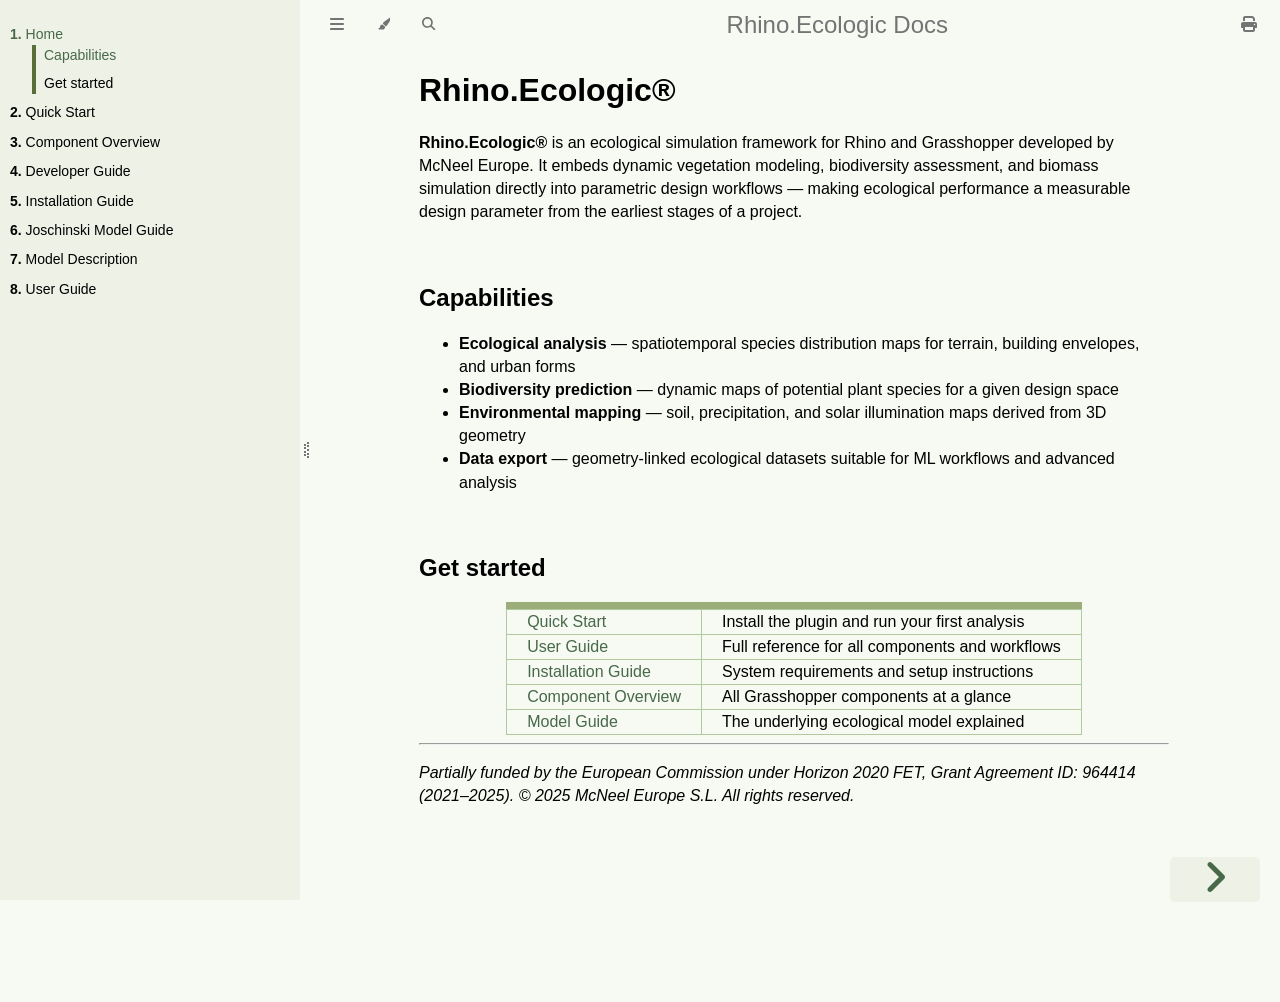
==== commit a4c4508b: "updates output folder" ====
--- a/book/index.html
+++ b/book/index.html
@@ -14,8 +14,8 @@
 
         <link rel="icon" href="favicon-de23e50b.svg">
         <link rel="shortcut icon" href="favicon-8114d1fc.png">
-        <link rel="stylesheet" href="css/variables-8adf115d.css">
-        <link rel="stylesheet" href="css/general-0392ca55.css">
+        <link rel="stylesheet" href="css/variables-443b74fb.css">
+        <link rel="stylesheet" href="css/general-d342cf11.css">
         <link rel="stylesheet" href="css/chrome-fc474251.css">
         <link rel="stylesheet" href="css/print-9e4910d8.css" media="print">
 
--- a/book/css/variables-443b74fb.css
+++ b/book/css/variables-443b74fb.css
@@ -0,0 +1,397 @@
+
+/* Globals */
+
+:root {
+    --sidebar-target-width: 300px;
+    --sidebar-width: min(var(--sidebar-target-width), 80vw);
+    --sidebar-resize-indicator-width: 8px;
+    --sidebar-resize-indicator-space: 2px;
+    --page-padding: 15px;
+    --content-max-width: 750px;
+    --menu-bar-height: 50px;
+    --mono-font: "Source Code Pro", Consolas, "Ubuntu Mono", Menlo, "DejaVu Sans Mono", monospace, monospace;
+    --code-font-size: 0.875em; /* please adjust the ace font size accordingly in editor.js */
+    --searchbar-margin-block-start: 5px;
+
+    /* Rhino Ecologic brand palette */
+    --re-primary-dark:  #476949;
+    --re-primary:       #596e39;
+    --re-primary-light: #75a071;
+    --re-accent:        #9bad79;
+    --re-accent-light:  #b2c99d;
+    --re-code-bg:       #eef2e6;
+    --re-page-bg:       #f7f9f3;
+
+    --bs-primary: var(--re-primary-dark);
+    --bs-primary-rgb: 71, 105, 73;
+    --bs-body-bg: var(--re-page-bg);
+    --bs-body-bg-rgb: 247, 249, 243;
+}
+
+/* Themes */
+
+.ayu {
+    --bg: hsl(210, 25%, 8%);
+    --fg: #c5c5c5;
+
+    --sidebar-bg: #14191f;
+    --sidebar-fg: #c8c9db;
+    --sidebar-non-existant: #5c6773;
+    --sidebar-active: #ffb454;
+    --sidebar-spacer: #2d334f;
+
+    --scrollbar: var(--sidebar-fg);
+
+    --icons: #737480;
+    --icons-hover: #b7b9cc;
+
+    --links: #0096cf;
+
+    --inline-code-color: #ffb454;
+
+    --theme-popup-bg: #14191f;
+    --theme-popup-border: #5c6773;
+    --theme-hover: #191f26;
+
+    --quote-bg: hsl(226, 15%, 17%);
+    --quote-border: hsl(226, 15%, 22%);
+
+    --warning-border: #ff8e00;
+
+    --table-border-color: hsl(210, 25%, 13%);
+    --table-header-bg: hsl(210, 25%, 28%);
+    --table-alternate-bg: hsl(210, 25%, 11%);
+
+    --searchbar-border-color: #848484;
+    --searchbar-bg: #424242;
+    --searchbar-fg: #fff;
+    --searchbar-shadow-color: #d4c89f;
+    --searchresults-header-fg: #666;
+    --searchresults-border-color: #888;
+    --searchresults-li-bg: #252932;
+    --search-mark-bg: #e3b171;
+
+    --color-scheme: dark;
+
+    /* Same as `--icons` */
+    --copy-button-filter: invert(45%) sepia(6%) saturate(621%) hue-rotate(198deg) brightness(99%) contrast(85%);
+    /* Same as `--sidebar-active` */
+    --copy-button-filter-hover: invert(68%) sepia(55%) saturate(531%) hue-rotate(341deg) brightness(104%) contrast(101%);
+
+    --footnote-highlight: #2668a6;
+
+    --overlay-bg: rgba(33, 40, 48, 0.4);
+
+    --blockquote-note-color: #74b9ff;
+    --blockquote-tip-color: #09ca09;
+    --blockquote-important-color: #d3abff;
+    --blockquote-warning-color: #f0b72f;
+    --blockquote-caution-color: #f21424;
+
+    --sidebar-header-border-color: #c18639;
+}
+
+.coal {
+    --bg: hsl(200, 7%, 8%);
+    --fg: #98a3ad;
+
+    --sidebar-bg: #292c2f;
+    --sidebar-fg: #a1adb8;
+    --sidebar-non-existant: #505254;
+    --sidebar-active: #3473ad;
+    --sidebar-spacer: #393939;
+
+    --scrollbar: var(--sidebar-fg);
+
+    --icons: #43484d;
+    --icons-hover: #b3c0cc;
+
+    --links: #2b79a2;
+
+    --inline-code-color: #c5c8c6;
+
+    --theme-popup-bg: #141617;
+    --theme-popup-border: #43484d;
+    --theme-hover: #1f2124;
+
+    --quote-bg: hsl(234, 21%, 18%);
+    --quote-border: hsl(234, 21%, 23%);
+
+    --warning-border: #ff8e00;
+
+    --table-border-color: hsl(200, 7%, 13%);
+    --table-header-bg: hsl(200, 7%, 28%);
+    --table-alternate-bg: hsl(200, 7%, 11%);
+
+    --searchbar-border-color: #aaa;
+    --searchbar-bg: #b7b7b7;
+    --searchbar-fg: #000;
+    --searchbar-shadow-color: #aaa;
+    --searchresults-header-fg: #666;
+    --searchresults-border-color: #98a3ad;
+    --searchresults-li-bg: #2b2b2f;
+    --search-mark-bg: #355c7d;
+
+    --color-scheme: dark;
+
+    /* Same as `--icons` */
+    --copy-button-filter: invert(26%) sepia(8%) saturate(575%) hue-rotate(169deg) brightness(87%) contrast(82%);
+    /* Same as `--sidebar-active` */
+    --copy-button-filter-hover: invert(36%) sepia(70%) saturate(503%) hue-rotate(167deg) brightness(98%) contrast(89%);
+
+    --footnote-highlight: #4079ae;
+
+    --overlay-bg: rgba(33, 40, 48, 0.4);
+
+    --blockquote-note-color: #4493f8;
+    --blockquote-tip-color: #08ae08;
+    --blockquote-important-color: #ab7df8;
+    --blockquote-warning-color: #d29922;
+    --blockquote-caution-color: #d91b29;
+
+    --sidebar-header-border-color: #3473ad;
+}
+
+.light, html:not(.js) {
+    --bg: var(--re-page-bg);
+    --fg: hsl(0, 0%, 0%);
+
+    --sidebar-bg: var(--re-code-bg);
+    --sidebar-fg: hsl(0, 0%, 0%);
+    --sidebar-non-existant: #aaaaaa;
+    --sidebar-active: var(--re-primary-dark);
+    --sidebar-spacer: var(--re-accent-light);
+
+    --scrollbar: #8F8F8F;
+
+    --icons: #747474;
+    --icons-hover: #000000;
+
+    --links: var(--re-primary-dark);
+
+    --inline-code-color: var(--re-primary-dark);
+
+    --theme-popup-bg: var(--re-page-bg);
+    --theme-popup-border: var(--re-accent);
+    --theme-hover: var(--re-accent-light);
+
+    --quote-bg: hsl(87, 27%, 93%);
+    --quote-border: hsl(87, 27%, 88%);
+
+    --warning-border: #ff8e00;
+
+    --table-border-color: var(--re-accent-light);
+    --table-header-bg: var(--re-accent);
+    --table-alternate-bg: var(--re-page-bg);
+
+    --searchbar-border-color: #aaa;
+    --searchbar-bg: #fafafa;
+    --searchbar-fg: #000;
+    --searchbar-shadow-color: #aaa;
+    --searchresults-header-fg: #666;
+    --searchresults-border-color: #888;
+    --searchresults-li-bg: var(--re-code-bg);
+    --search-mark-bg: var(--re-accent-light);
+
+    --color-scheme: light;
+
+    /* Same as `--icons` */
+    --copy-button-filter: invert(45.49%);
+    /* Same as `--sidebar-active` (#476949) */
+    --copy-button-filter-hover: invert(33%) sepia(26%) saturate(672%) hue-rotate(79deg) brightness(89%) contrast(87%);
+
+    --footnote-highlight: var(--re-primary-light);
+
+    --overlay-bg: rgba(200, 200, 205, 0.4);
+
+    --blockquote-note-color: #0969da;
+    --blockquote-tip-color: #008000;
+    --blockquote-important-color: #8250df;
+    --blockquote-warning-color: #9a6700;
+    --blockquote-caution-color: #b52731;
+
+    --sidebar-header-border-color: var(--re-primary);
+}
+
+.navy {
+    --bg: #0a0a0a;
+    --fg: #bcbdd0;
+
+    --sidebar-bg: #181818;
+    --sidebar-fg: #c8c9db;
+    --sidebar-non-existant: #505274;
+    --sidebar-active: var(--re-accent);
+    --sidebar-spacer: #222222;
+
+    --scrollbar: var(--sidebar-fg);
+
+    --icons: #737480;
+    --icons-hover: var(--re-accent-light);
+
+    --links: var(--re-accent);
+
+    --inline-code-color: var(--re-accent);
+
+    --theme-popup-bg: #080808;
+    --theme-popup-border: #737480;
+    --theme-hover: #1e1e1e;
+
+    --quote-bg: #161616;
+    --quote-border: #202020;
+
+    --warning-border: #ff8e00;
+
+    --table-border-color: #1e1e1e;
+    --table-header-bg: #2a2a2a;
+    --table-alternate-bg: #141414;
+
+    --searchbar-border-color: #aaa;
+    --searchbar-bg: #aeaec6;
+    --searchbar-fg: #000;
+    --searchbar-shadow-color: #aaa;
+    --searchresults-header-fg: #5f5f71;
+    --searchresults-border-color: #5c5c68;
+    --searchresults-li-bg: #1a1a1a;
+    --search-mark-bg: var(--re-accent);
+
+    --color-scheme: dark;
+
+    /* Same as `--icons` */
+    --copy-button-filter: invert(51%) sepia(10%) saturate(393%) hue-rotate(198deg) brightness(86%) contrast(87%);
+    /* Same as `--sidebar-active` (#9bad79) */
+    --copy-button-filter-hover: invert(72%) sepia(15%) saturate(700%) hue-rotate(60deg) brightness(95%) contrast(85%);
+
+    --footnote-highlight: var(--re-primary-light);
+
+    --overlay-bg: rgba(10, 10, 10, 0.4);
+
+    --blockquote-note-color: #4493f8;
+    --blockquote-tip-color: #09ca09;
+    --blockquote-important-color: #ab7df8;
+    --blockquote-warning-color: #d29922;
+    --blockquote-caution-color: #f21424;
+
+    --sidebar-header-border-color: var(--re-primary-light);
+}
+
+.rust {
+    --bg: hsl(60, 9%, 87%);
+    --fg: #262625;
+
+    --sidebar-bg: #3b2e2a;
+    --sidebar-fg: #c8c9db;
+    --sidebar-non-existant: #505254;
+    --sidebar-active: #e69f67;
+    --sidebar-spacer: #45373a;
+
+    --scrollbar: var(--sidebar-fg);
+
+    --icons: #737480;
+    --icons-hover: #262625;
+
+    --links: #2b79a2;
+
+    --inline-code-color: #6e6b5e;
+
+    --theme-popup-bg: #e1e1db;
+    --theme-popup-border: #b38f6b;
+    --theme-hover: #99908a;
+
+    --quote-bg: hsl(60, 5%, 75%);
+    --quote-border: hsl(60, 5%, 70%);
+
+    --warning-border: #ff8e00;
+
+    --table-border-color: hsl(60, 9%, 82%);
+    --table-header-bg: #b3a497;
+    --table-alternate-bg: hsl(60, 9%, 84%);
+
+    --searchbar-border-color: #aaa;
+    --searchbar-bg: #fafafa;
+    --searchbar-fg: #000;
+    --searchbar-shadow-color: #aaa;
+    --searchresults-header-fg: #666;
+    --searchresults-border-color: #888;
+    --searchresults-li-bg: #dec2a2;
+    --search-mark-bg: #e69f67;
+
+    /* Same as `--icons` */
+    --copy-button-filter: invert(51%) sepia(10%) saturate(393%) hue-rotate(198deg) brightness(86%) contrast(87%);
+    /* Same as `--sidebar-active` */
+    --copy-button-filter-hover: invert(77%) sepia(16%) saturate(1798%) hue-rotate(328deg) brightness(98%) contrast(83%);
+
+    --footnote-highlight: #d3a17a;
+
+    --overlay-bg: rgba(150, 150, 150, 0.25);
+
+    --blockquote-note-color: #023b95;
+    --blockquote-tip-color: #007700;
+    --blockquote-important-color: #8250df;
+    --blockquote-warning-color: #603700;
+    --blockquote-caution-color: #aa1721;
+
+    --sidebar-header-border-color: #8c391f;
+}
+
+@media (prefers-color-scheme: dark) {
+    html:not(.js) {
+        --bg: hsl(200, 7%, 8%);
+        --fg: #98a3ad;
+
+        --sidebar-bg: #292c2f;
+        --sidebar-fg: #a1adb8;
+        --sidebar-non-existant: #505254;
+        --sidebar-active: #3473ad;
+        --sidebar-spacer: #393939;
+
+        --scrollbar: var(--sidebar-fg);
+
+        --icons: #43484d;
+        --icons-hover: #b3c0cc;
+
+        --links: #2b79a2;
+
+        --inline-code-color: #c5c8c6;
+
+        --theme-popup-bg: #141617;
+        --theme-popup-border: #43484d;
+        --theme-hover: #1f2124;
+
+        --quote-bg: hsl(234, 21%, 18%);
+        --quote-border: hsl(234, 21%, 23%);
+
+        --warning-border: #ff8e00;
+
+        --table-border-color: hsl(200, 7%, 13%);
+        --table-header-bg: hsl(200, 7%, 28%);
+        --table-alternate-bg: hsl(200, 7%, 11%);
+
+        --searchbar-border-color: #aaa;
+        --searchbar-bg: #b7b7b7;
+        --searchbar-fg: #000;
+        --searchbar-shadow-color: #aaa;
+        --searchresults-header-fg: #666;
+        --searchresults-border-color: #98a3ad;
+        --searchresults-li-bg: #2b2b2f;
+        --search-mark-bg: #355c7d;
+
+        --color-scheme: dark;
+
+        /* Same as `--icons` */
+        --copy-button-filter: invert(26%) sepia(8%) saturate(575%) hue-rotate(169deg) brightness(87%) contrast(82%);
+        /* Same as `--sidebar-active` */
+        --copy-button-filter-hover: invert(36%) sepia(70%) saturate(503%) hue-rotate(167deg) brightness(98%) contrast(89%);
+
+        --footnote-highlight: #4079ae;
+
+        --overlay-bg: rgba(33, 40, 48, 0.4);
+
+        --blockquote-note-color: #4493f8;
+        --blockquote-tip-color: #08ae08;
+        --blockquote-important-color: #ab7df8;
+        --blockquote-warning-color: #d29922;
+        --blockquote-caution-color: #d91b29;
+
+        --sidebar-header-border-color: #3473ad;
+    }
+}
--- a/book/css/general-d342cf11.css
+++ b/book/css/general-d342cf11.css
@@ -0,0 +1,407 @@
+/* Base styles and content styles */
+
+:root {
+    font-size: 62.5%;
+    color-scheme: var(--color-scheme);
+}
+
+html {
+    font-family: "Open Sans", sans-serif;
+    color: var(--fg);
+    background-color: var(--bg);
+    text-size-adjust: none;
+    -webkit-text-size-adjust: none;
+}
+
+body {
+    margin: 0;
+    font-size: 1.6rem;
+    overflow-x: hidden;
+}
+
+code {
+    font-family: var(--mono-font) !important;
+    font-size: var(--code-font-size);
+    direction: ltr !important;
+}
+
+/* make long words/inline code not x overflow */
+main {
+    overflow-wrap: break-word;
+}
+
+/* make wide tables scroll if they overflow */
+.table-wrapper {
+    overflow-x: auto;
+}
+
+/* Don't change font size in headers. */
+h1 code, h2 code, h3 code, h4 code, h5 code, h6 code {
+    font-size: unset;
+}
+
+.left { float: left; }
+.right { float: right; }
+.boring { opacity: 0.6; }
+.hide-boring .boring { display: none; }
+.hidden { display: none !important; }
+
+h2, h3 { margin-block-start: 2.5em; }
+h4, h5 { margin-block-start: 2em; }
+
+.header + .header h3,
+.header + .header h4,
+.header + .header h5 {
+    margin-block-start: 1em;
+}
+
+h1:target::before,
+h2:target::before,
+h3:target::before,
+h4:target::before,
+h5:target::before,
+h6:target::before,
+dt:target::before {
+    display: inline-block;
+    content: "»";
+    margin-inline-start: -30px;
+    width: 30px;
+}
+
+/* This is broken on Safari as of version 14, but is fixed
+   in Safari Technology Preview 117 which I think will be Safari 14.2.
+   https://bugs.webkit.org/show_bug.cgi?id=218076
+*/
+:target {
+    /* Safari does not support logical properties */
+    scroll-margin-top: calc(var(--menu-bar-height) + 0.5em);
+}
+
+.page {
+    outline: 0;
+    padding: 0 var(--page-padding);
+    margin-block-start: calc(0px - var(--menu-bar-height)); /* Compensate for the #mdbook-menu-bar-hover-placeholder */
+}
+.page-wrapper {
+    box-sizing: border-box;
+    background-color: var(--bg);
+}
+html:not(.js) .page-wrapper,
+.js:not(.sidebar-resizing) .page-wrapper {
+    transition: margin-left 0.3s ease, transform 0.3s ease; /* Animation: slide away */
+}
+[dir=rtl]:not(.js) .page-wrapper,
+[dir=rtl].js:not(.sidebar-resizing) .page-wrapper {
+    transition: margin-right 0.3s ease, transform 0.3s ease; /* Animation: slide away */
+}
+
+.content {
+    overflow-y: auto;
+    padding: 0 5px 50px 5px;
+}
+.content main {
+    margin-inline-start: auto;
+    margin-inline-end: auto;
+    max-width: var(--content-max-width);
+}
+.content p { line-height: 1.45em; }
+.content ol { line-height: 1.45em; }
+.content ul { line-height: 1.45em; }
+.content a { text-decoration: none; }
+.content a:hover { text-decoration: underline; }
+.content img, .content video { max-width: 100%; }
+.content .header:link,
+.content .header:visited {
+    color: var(--fg);
+}
+.content .header:link,
+.content .header:visited:hover {
+    text-decoration: none;
+}
+
+table {
+    margin: 0 auto;
+    border-collapse: collapse;
+}
+table td {
+    padding: 3px 20px;
+    border: 1px var(--table-border-color) solid;
+}
+table thead {
+    background: var(--table-header-bg);
+}
+table thead td {
+    font-weight: 700;
+    border: none;
+}
+table thead th {
+    padding: 3px 20px;
+}
+table thead tr {
+    border: 1px var(--table-header-bg) solid;
+}
+/* Alternate background colors for rows */
+table tbody tr:nth-child(2n) {
+    background: var(--table-alternate-bg);
+}
+
+
+blockquote {
+    margin: 20px 0;
+    padding: 0 20px;
+    color: var(--fg);
+    background-color: var(--quote-bg);
+    border-block-start: .1em solid var(--quote-border);
+    border-block-end: .1em solid var(--quote-border);
+}
+
+/* TODO: Remove .warning in a future version of mdbook, it is replaced by
+blockquote tags. */
+.warning {
+    margin: 20px;
+    padding: 0 20px;
+    border-inline-start: 2px solid var(--warning-border);
+}
+
+.warning:before {
+    position: absolute;
+    width: 3rem;
+    height: 3rem;
+    margin-inline-start: calc(-1.5rem - 21px);
+    content: "ⓘ";
+    text-align: center;
+    background-color: var(--bg);
+    color: var(--warning-border);
+    font-weight: bold;
+    font-size: 2rem;
+}
+
+blockquote .warning:before {
+    background-color: var(--quote-bg);
+}
+
+kbd {
+    background-color: var(--table-border-color);
+    border-radius: 4px;
+    border: solid 1px var(--theme-popup-border);
+    box-shadow: inset 0 -1px 0 var(--theme-hover);
+    display: inline-block;
+    font-size: var(--code-font-size);
+    font-family: var(--mono-font);
+    line-height: 10px;
+    padding: 4px 5px;
+    vertical-align: middle;
+}
+
+sup {
+    /* Set the line-height for superscript and footnote references so that there
+       isn't an awkward space appearing above lines that contain the footnote.
+
+       See https://github.com/rust-lang/mdBook/pull/2443#discussion_r1813773583
+       for an explanation.
+    */
+    line-height: 0;
+}
+
+.footnote-definition {
+    font-size: 0.9em;
+}
+/* The default spacing for a list is a little too large. */
+.footnote-definition ul,
+.footnote-definition ol {
+    padding-left: 20px;
+}
+.footnote-definition > li {
+    /* Required to position the ::before target */
+    position: relative;
+}
+.footnote-definition > li:target {
+    scroll-margin-top: 50vh;
+}
+.footnote-reference:target {
+    scroll-margin-top: 50vh;
+}
+/* Draws a border around the footnote (including the marker) when it is selected.
+   TODO: If there are multiple linkbacks, highlight which one you just came
+   from so you know which one to click.
+*/
+.footnote-definition > li:target::before {
+    border: 2px solid var(--footnote-highlight);
+    border-radius: 6px;
+    position: absolute;
+    top: -8px;
+    right: -8px;
+    bottom: -8px;
+    left: -32px;
+    pointer-events: none;
+    content: "";
+}
+/* Pulses the footnote reference so you can quickly see where you left off reading.
+   This could use some improvement.
+*/
+@media not (prefers-reduced-motion) {
+    .footnote-reference:target  {
+        animation: fn-highlight 0.8s;
+        border-radius: 2px;
+    }
+
+    @keyframes fn-highlight {
+        from {
+            background-color: var(--footnote-highlight);
+        }
+    }
+}
+
+.tooltiptext {
+    position: absolute;
+    visibility: hidden;
+    color: #fff;
+    background-color: #333;
+    transform: translateX(-50%); /* Center by moving tooltip 50% of its width left */
+    left: -8px; /* Half of the width of the icon */
+    top: -35px;
+    font-size: 0.8em;
+    text-align: center;
+    border-radius: 6px;
+    padding: 5px 8px;
+    margin: 5px;
+    z-index: 1000;
+}
+.tooltipped .tooltiptext {
+    visibility: visible;
+}
+
+.chapter li.part-title {
+    color: var(--sidebar-fg);
+    margin: 5px 0px;
+    font-weight: bold;
+}
+
+.result-no-output {
+    font-style: italic;
+}
+
+.fa-svg svg {
+    width: 1em;
+    height: 1em;
+    fill: currentColor;
+    margin-bottom: -0.1em;
+}
+
+dt {
+    font-weight: bold;
+    margin-top: 0.5em;
+    margin-bottom: 0.1em;
+}
+
+/* This uses a CSS counter to add numbers to definitions, but only if there is
+ more than one definition. */
+dl, dt {
+    counter-reset: dd-counter;
+}
+
+/* When there is more than one definition, increment the counter. The first
+selector selects the first definition, and the second one selects definitions
+2 and beyond.*/
+dd:has(+ dd), dd + dd {
+    counter-increment: dd-counter;
+    /* Use flex display to help with positioning the numbers when there is a p
+    tag inside the definition. */
+    display: flex;
+    align-items: flex-start;
+}
+
+/* Shows the counter for definitions. The first selector selects the first
+definition, and the second one selections definitions 2 and beyond.*/
+dd:has(+ dd)::before, dd + dd::before  {
+    content: counter(dd-counter) ". ";
+    font-weight: 600;
+    display: inline-block;
+    margin-right: 0.5em;
+}
+
+dd > p {
+    /* For loose definitions that have a p tag inside, don't add a bunch of
+    space before the definition. */
+    margin-top: 0;
+}
+
+/* Remove some excess space from the bottom. */
+.blockquote-tag p:last-child {
+    margin-bottom: 2px;
+}
+
+.blockquote-tag {
+    /* Add some padding to make the vertical bar a little taller than the text.*/
+    padding: 2px 0px 2px 20px;
+    /* Add a solid color bar on the left side. */
+    border-inline-start-style: solid;
+    border-inline-start-width: 4px;
+    /* Disable the background color from normal blockquotes . */
+    background-color: inherit;
+    /* Disable border blocks from blockquotes. */
+    border-block-start: none;
+    border-block-end: none;
+}
+
+.blockquote-tag-title svg {
+    fill: currentColor;
+    /* Add space between the icon and the title. */
+    margin-right: 8px;
+}
+
+.blockquote-tag-note {
+    border-inline-start-color: var(--blockquote-note-color);
+}
+
+.blockquote-tag-tip {
+    border-inline-start-color: var(--blockquote-tip-color);
+}
+
+.blockquote-tag-important {
+    border-inline-start-color: var(--blockquote-important-color);
+}
+
+.blockquote-tag-warning {
+    border-inline-start-color: var(--blockquote-warning-color);
+}
+
+.blockquote-tag-caution {
+    border-inline-start-color: var(--blockquote-caution-color);
+}
+
+.blockquote-tag-note > .blockquote-tag-title {
+    color: var(--blockquote-note-color);
+}
+
+.blockquote-tag-tip > .blockquote-tag-title {
+    color: var(--blockquote-tip-color);
+}
+
+.blockquote-tag-important > .blockquote-tag-title {
+    color: var(--blockquote-important-color);
+}
+
+.blockquote-tag-warning > .blockquote-tag-title {
+    color: var(--blockquote-warning-color);
+}
+
+.blockquote-tag-caution > .blockquote-tag-title {
+    color: var(--blockquote-caution-color);
+}
+
+.blockquote-tag-title {
+    /* Slightly increase the weight for more emphasis. */
+    font-weight: 600;
+    /* Vertically center the icon with the text. */
+    display: flex;
+    align-items: center;
+    /* Remove default large margins for a more compact display. */
+    margin: 2px 0 8px 0;
+}
+
+.blockquote-tag-title .fa-svg {
+    fill: currentColor;
+    /* Add some space between the icon and the text. */
+    margin-right: 8px;
+}
--- a/book/fonts/fonts-9644e21d.css
+++ b/book/fonts/fonts-9644e21d.css
@@ -0,0 +1,100 @@
+/* Open Sans is licensed under the Apache License, Version 2.0. See http://www.apache.org/licenses/LICENSE-2.0 */
+/* Source Code Pro is under the Open Font License. See https://scripts.sil.org/cms/scripts/page.php?site_id=nrsi&id=OFL */
+
+/* open-sans-300 - latin_vietnamese_latin-ext_greek-ext_greek_cyrillic-ext_cyrillic */
+@font-face {
+  font-family: 'Open Sans';
+  font-style: normal;
+  font-weight: 300;
+  src: local('Open Sans Light'), local('OpenSans-Light'),
+       url('../fonts/open-sans-v17-all-charsets-300.woff2') format('woff2');
+}
+
+/* open-sans-300italic - latin_vietnamese_latin-ext_greek-ext_greek_cyrillic-ext_cyrillic */
+@font-face {
+  font-family: 'Open Sans';
+  font-style: italic;
+  font-weight: 300;
+  src: local('Open Sans Light Italic'), local('OpenSans-LightItalic'),
+       url('../fonts/open-sans-v17-all-charsets-300italic.woff2') format('woff2');
+}
+
+/* open-sans-regular - latin_vietnamese_latin-ext_greek-ext_greek_cyrillic-ext_cyrillic */
+@font-face {
+  font-family: 'Open Sans';
+  font-style: normal;
+  font-weight: 400;
+  src: local('Open Sans Regular'), local('OpenSans-Regular'),
+       url('../fonts/open-sans-v17-all-charsets-regular.woff2') format('woff2');
+}
+
+/* open-sans-italic - latin_vietnamese_latin-ext_greek-ext_greek_cyrillic-ext_cyrillic */
+@font-face {
+  font-family: 'Open Sans';
+  font-style: italic;
+  font-weight: 400;
+  src: local('Open Sans Italic'), local('OpenSans-Italic'),
+       url('../fonts/open-sans-v17-all-charsets-italic.woff2') format('woff2');
+}
+
+/* open-sans-600 - latin_vietnamese_latin-ext_greek-ext_greek_cyrillic-ext_cyrillic */
+@font-face {
+  font-family: 'Open Sans';
+  font-style: normal;
+  font-weight: 600;
+  src: local('Open Sans SemiBold'), local('OpenSans-SemiBold'),
+       url('../fonts/open-sans-v17-all-charsets-600.woff2') format('woff2');
+}
+
+/* open-sans-600italic - latin_vietnamese_latin-ext_greek-ext_greek_cyrillic-ext_cyrillic */
+@font-face {
+  font-family: 'Open Sans';
+  font-style: italic;
+  font-weight: 600;
+  src: local('Open Sans SemiBold Italic'), local('OpenSans-SemiBoldItalic'),
+       url('../fonts/open-sans-v17-all-charsets-600italic.woff2') format('woff2');
+}
+
+/* open-sans-700 - latin_vietnamese_latin-ext_greek-ext_greek_cyrillic-ext_cyrillic */
+@font-face {
+  font-family: 'Open Sans';
+  font-style: normal;
+  font-weight: 700;
+  src: local('Open Sans Bold'), local('OpenSans-Bold'),
+       url('../fonts/open-sans-v17-all-charsets-700.woff2') format('woff2');
+}
+
+/* open-sans-700italic - latin_vietnamese_latin-ext_greek-ext_greek_cyrillic-ext_cyrillic */
+@font-face {
+  font-family: 'Open Sans';
+  font-style: italic;
+  font-weight: 700;
+  src: local('Open Sans Bold Italic'), local('OpenSans-BoldItalic'),
+       url('../fonts/open-sans-v17-all-charsets-700italic.woff2') format('woff2');
+}
+
+/* open-sans-800 - latin_vietnamese_latin-ext_greek-ext_greek_cyrillic-ext_cyrillic */
+@font-face {
+  font-family: 'Open Sans';
+  font-style: normal;
+  font-weight: 800;
+  src: local('Open Sans ExtraBold'), local('OpenSans-ExtraBold'),
+       url('../fonts/open-sans-v17-all-charsets-800.woff2') format('woff2');
+}
+
+/* open-sans-800italic - latin_vietnamese_latin-ext_greek-ext_greek_cyrillic-ext_cyrillic */
+@font-face {
+  font-family: 'Open Sans';
+  font-style: italic;
+  font-weight: 800;
+  src: local('Open Sans ExtraBold Italic'), local('OpenSans-ExtraBoldItalic'),
+       url('../fonts/open-sans-v17-all-charsets-800italic.woff2') format('woff2');
+}
+
+/* source-code-pro-500 - latin_vietnamese_latin-ext_greek_cyrillic-ext_cyrillic */
+@font-face {
+  font-family: 'Source Code Pro';
+  font-style: normal;
+  font-weight: 500;
+  src: url('../fonts/source-code-pro-v11-all-charsets-500.woff2') format('woff2');
+}
